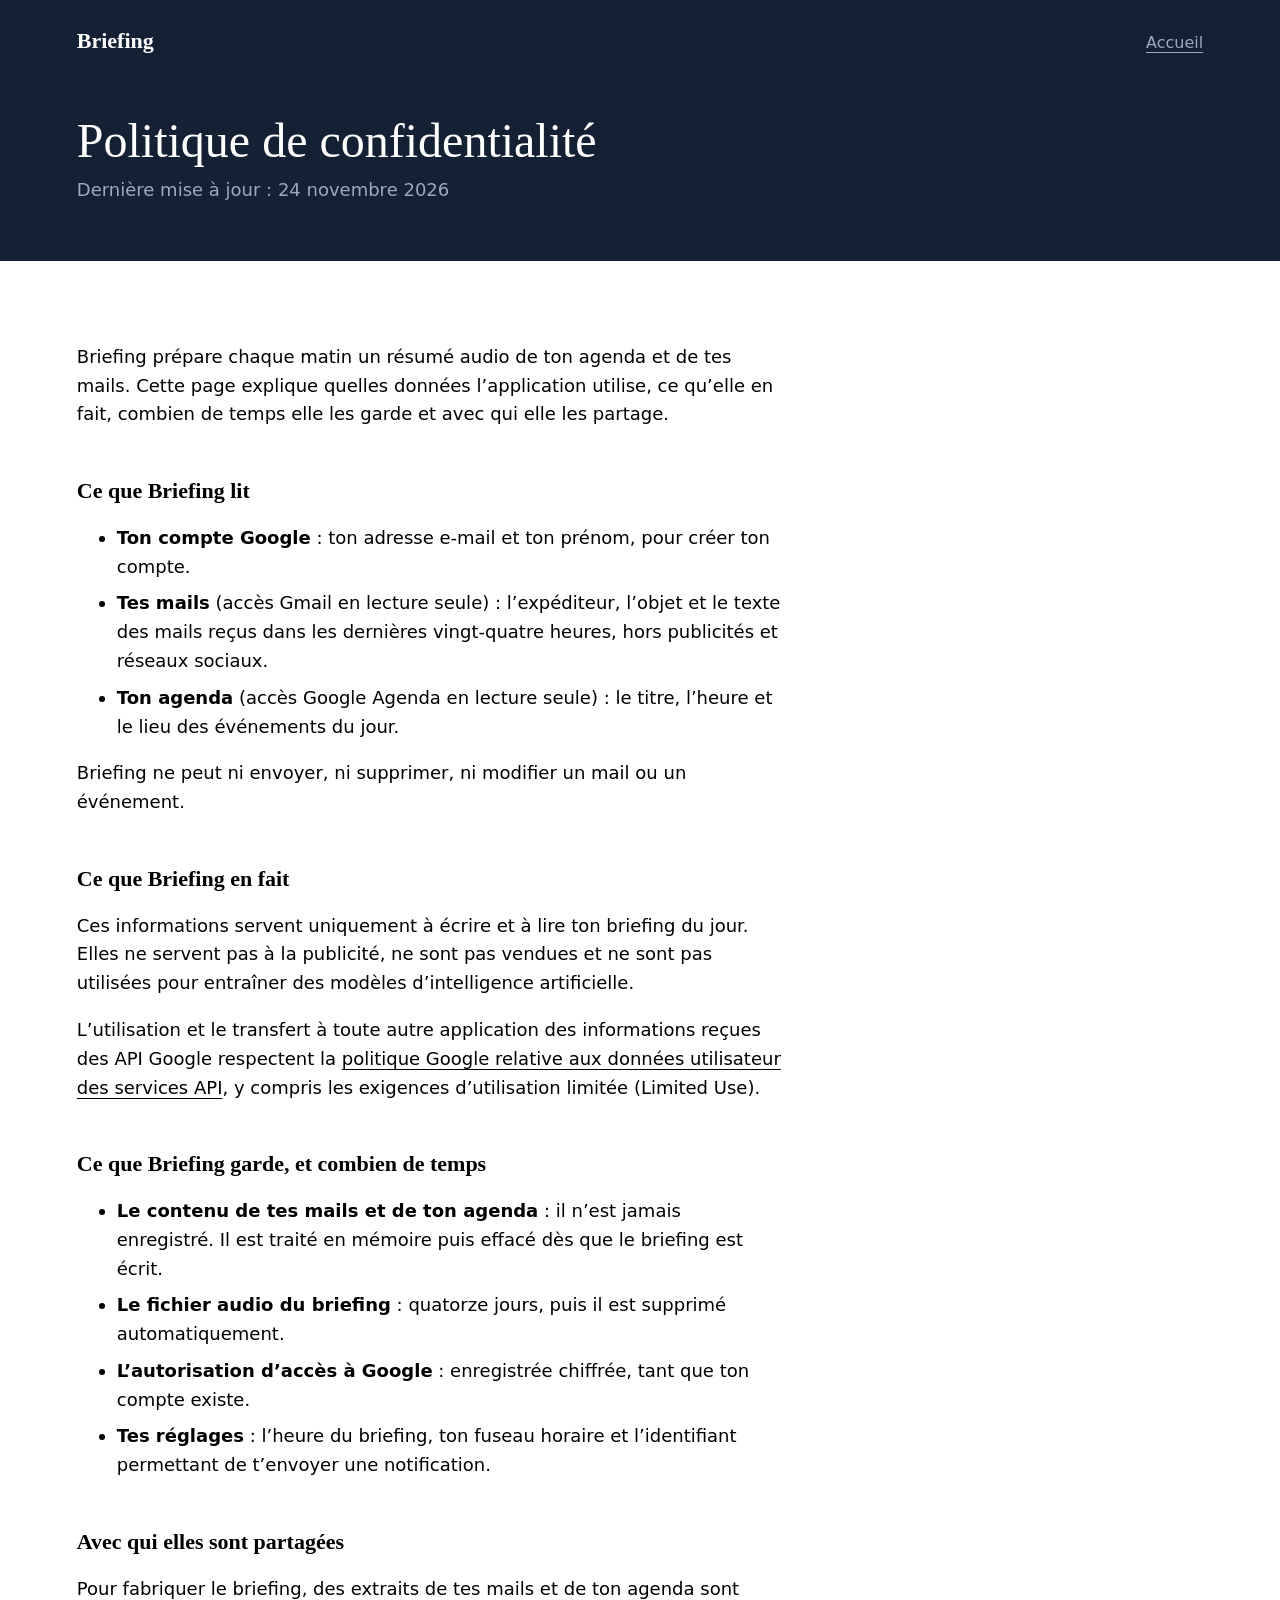
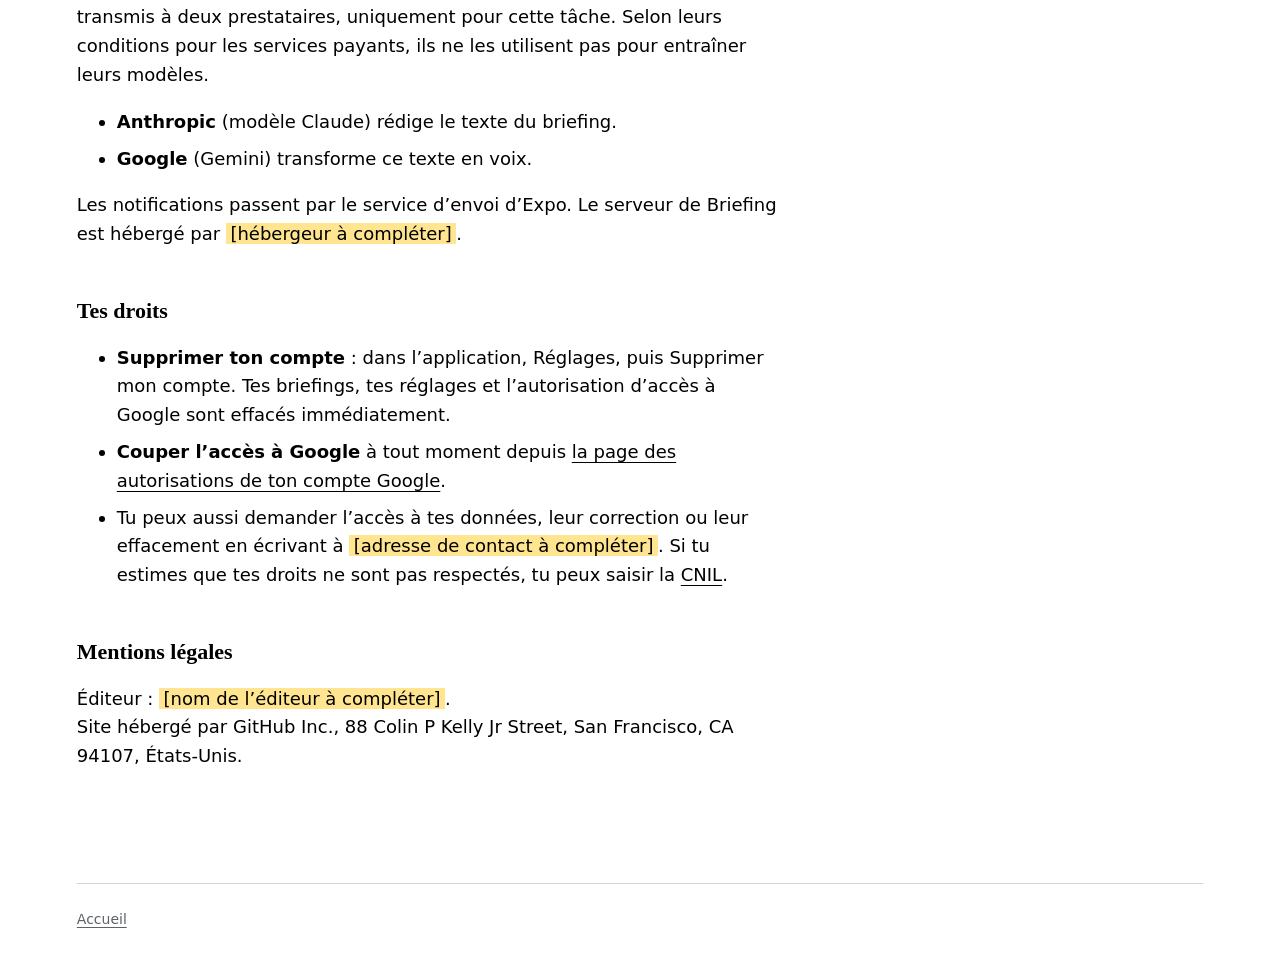
==== confidentialite.html @ dc5a3273 "Site vitrine : accueil et politique de confidentialité Co-Authored-By: Claude Opus 5.5 <noreply@anth" ====
<!doctype html>
<html lang="fr">
<head>
  <meta charset="utf-8">
  <meta name="viewport" content="width=device-width, initial-scale=1">
  <title>Politique de confidentialité : Briefing</title>
  <meta name="theme-color" content="#142033">
  <link rel="preload" href="fonts/source-serif-4.woff2" as="font" type="font/woff2" crossorigin>
  <meta name="description" content="Quelles données Briefing utilise, pourquoi, combien de temps et avec qui.">
  <link rel="stylesheet" href="style.css">
</head>
<body>
  <div class="night slim">
    <header class="top">
      <a class="brand" href="./">Briefing</a>
      <nav><a href="./">Accueil</a></nav>
    </header>
    <h1 class="doc-title">Politique de confidentialité</h1>
    <p class="updated">Dernière mise à jour : 24 novembre 2026</p>
  </div>

  <main class="doc">
      <p>Briefing prépare chaque matin un résumé audio de ton agenda et de tes mails. Cette page explique quelles données l’application utilise, ce qu’elle en fait, combien de temps elle les garde et avec qui elle les partage.</p>

      <h2>Ce que Briefing lit</h2>
      <ul>
        <li><strong>Ton compte Google</strong> : ton adresse e-mail et ton prénom, pour créer ton compte.</li>
        <li><strong>Tes mails</strong> (accès Gmail en lecture seule) : l’expéditeur, l’objet et le texte des mails reçus dans les dernières vingt-quatre heures, hors publicités et réseaux sociaux.</li>
        <li><strong>Ton agenda</strong> (accès Google Agenda en lecture seule) : le titre, l’heure et le lieu des événements du jour.</li>
      </ul>
      <p>Briefing ne peut ni envoyer, ni supprimer, ni modifier un mail ou un événement.</p>

      <h2>Ce que Briefing en fait</h2>
      <p>Ces informations servent uniquement à écrire et à lire ton briefing du jour. Elles ne servent pas à la publicité, ne sont pas vendues et ne sont pas utilisées pour entraîner des modèles d’intelligence artificielle.</p>
      <p>L’utilisation et le transfert à toute autre application des informations reçues des API Google respectent la <a href="https://developers.google.com/terms/api-services-user-data-policy">politique Google relative aux données utilisateur des services API</a>, y compris les exigences d’utilisation limitée (Limited Use).</p>

      <h2>Ce que Briefing garde, et combien de temps</h2>
      <ul>
        <li><strong>Le contenu de tes mails et de ton agenda</strong> : il n’est jamais enregistré. Il est traité en mémoire puis effacé dès que le briefing est écrit.</li>
        <li><strong>Le fichier audio du briefing</strong> : quatorze jours, puis il est supprimé automatiquement.</li>
        <li><strong>L’autorisation d’accès à Google</strong> : enregistrée chiffrée, tant que ton compte existe.</li>
        <li><strong>Tes réglages</strong> : l’heure du briefing, ton fuseau horaire et l’identifiant permettant de t’envoyer une notification.</li>
      </ul>

      <h2>Avec qui elles sont partagées</h2>
      <p>Pour fabriquer le briefing, des extraits de tes mails et de ton agenda sont transmis à deux prestataires, uniquement pour cette tâche. Selon leurs conditions pour les services payants, ils ne les utilisent pas pour entraîner leurs modèles.</p>
      <ul>
        <li><strong>Anthropic</strong> (modèle Claude) rédige le texte du briefing.</li>
        <li><strong>Google</strong> (Gemini) transforme ce texte en voix.</li>
      </ul>
      <p>Les notifications passent par le service d’envoi d’Expo. Le serveur de Briefing est hébergé par <span class="todo">[hébergeur à compléter]</span>.</p>

      <h2>Tes droits</h2>
      <ul>
        <li><strong>Supprimer ton compte</strong> : dans l’application, Réglages, puis Supprimer mon compte. Tes briefings, tes réglages et l’autorisation d’accès à Google sont effacés immédiatement.</li>
        <li><strong>Couper l’accès à Google</strong> à tout moment depuis <a href="https://myaccount.google.com/permissions">la page des autorisations de ton compte Google</a>.</li>
        <li>Tu peux aussi demander l’accès à tes données, leur correction ou leur effacement en écrivant à <span class="todo">[adresse de contact à compléter]</span>. Si tu estimes que tes droits ne sont pas respectés, tu peux saisir la <a href="https://www.cnil.fr/fr/plaintes">CNIL</a>.</li>
      </ul>

      <h2>Mentions légales</h2>
      <p>Éditeur : <span class="todo">[nom de l’éditeur à compléter]</span>.<br>
      Site hébergé par GitHub Inc., 88 Colin P Kelly Jr Street, San Francisco, CA 94107, États-Unis.</p>
  </main>

  <footer>
    <a href="./">Accueil</a>
  </footer>
</body>
</html>
---- style.css ----
@font-face {
  font-family: "Source Serif 4";
  src: url("fonts/source-serif-4.woff2") format("woff2");
  font-weight: 300 700;
  font-display: swap;
}

:root {
  /* Le premier écran a la couleur du ciel à 6 h 30 en hiver ; la suite est le jour. */
  --night: #142033;
  --night-ink: #fff;
  --night-pending: #6b7ea3;
  --night-muted: #9aa9c4;
  --night-line: #2c3b55;

  --ink: #000;
  --paper: #fff;
  --muted: #5f6368;
  --line: #d6d6d6;

  --serif: "Source Serif 4", ui-serif, Georgia, serif;
  --sans: system-ui, -apple-system, "Segoe UI", Roboto, sans-serif;
  --edge: clamp(1.5rem, 6vw, 5rem);
  color-scheme: light; /* palette fixe : la page raconte le passage de la nuit au jour */
}

* { box-sizing: border-box; }

body {
  margin: 0;
  background: var(--paper);
  color: var(--ink);
  font: 1.125rem/1.6 var(--sans);
  -webkit-font-smoothing: antialiased;
  text-rendering: optimizeLegibility;
}

::selection { background: var(--night); color: #fff; }
a { color: inherit; text-decoration-thickness: 1px; text-underline-offset: 0.22em; }
a:hover { text-decoration-thickness: 2px; }
a:focus-visible { outline: 2px solid currentColor; outline-offset: 4px; border-radius: 2px; }

/* ---------- Nuit : l'extrait lu à voix haute ---------- */

.night {
  background: var(--night);
  color: var(--night-ink);
  padding: 0 var(--edge);
}
.night ::selection { background: #fff; color: var(--night); }

.top {
  display: flex;
  justify-content: space-between;
  align-items: baseline;
  padding-top: 1.75rem;
}
.brand { font: 600 1.375rem var(--serif); text-decoration: none; }
.top nav a { color: var(--night-muted); font-size: 1rem; }

.reading {
  min-height: min(calc(100svh - 4rem), 54rem);
  display: flex;
  flex-direction: column;
  justify-content: center;
  padding: 4rem 0 5rem;
}
.script {
  margin: 0;
  max-width: 20em;
  font: 400 clamp(1.9rem, 4.8vw, 3.5rem)/1.24 var(--serif);
  font-optical-sizing: auto;
  letter-spacing: -0.012em;
  text-wrap: pretty;
}
.script.live .w { color: var(--night-pending); transition: color 160ms cubic-bezier(0.16, 1, 0.3, 1); }
.script.live .w.said { color: var(--night-ink); }

.track { margin-top: 2.75rem; max-width: 32rem; }
.bar { height: 2px; background: var(--night-line); }
.bar span { display: block; height: 100%; width: 0; background: var(--night-ink); }
.times {
  display: flex;
  justify-content: space-between;
  margin-top: 0.5rem;
  color: var(--night-muted);
  font-size: 0.875rem;
  font-variant-numeric: tabular-nums;
}
.caption { margin: 1.5rem 0 0; color: var(--night-muted); font-size: 0.875rem; }

/* ---------- Jour : ce que fait l'app ---------- */

.about { padding: clamp(5rem, 14vh, 9rem) var(--edge) 0; display: grid; gap: 4.5rem; }

.lede {
  margin: 0;
  max-width: 30em;
  font: 400 clamp(1.45rem, 2.6vw, 1.9rem)/1.4 var(--serif);
  text-wrap: pretty;
}

.facts { margin: 0; display: grid; gap: 2.25rem; max-width: 54rem; }
.facts div { display: grid; gap: 0.3rem; }
.facts dt { font: 600 1.25rem/1.3 var(--serif); }
.facts dd { margin: 0; color: var(--muted); max-width: 34em; }
@media (min-width: 48rem) {
  .facts div { grid-template-columns: 13rem 1fr; gap: 2.5rem; }
}

.soon { margin: 0; font: 400 1.25rem var(--serif); }

footer {
  margin: 7rem var(--edge) 0;
  padding: 1.5rem 0 2.5rem;
  border-top: 1px solid var(--line);
  color: var(--muted);
  font-size: 0.875rem;
}

/* ---------- Politique de confidentialité ---------- */

.night.slim { padding-bottom: 3.5rem; }
.doc { max-width: calc(44rem + 2 * var(--edge)); padding: 4rem var(--edge) 0; }
.night .doc-title { font: 400 clamp(2.1rem, 5vw, 3rem)/1.15 var(--serif); margin: 3.5rem 0 0.5rem; }
.night .updated { color: var(--night-muted); margin: 0; }
.doc h2 { font: 600 1.375rem/1.3 var(--serif); margin: 3rem 0 0.75rem; }
.doc h2:first-child { margin-top: 0; }
.doc li + li { margin-top: 0.5rem; }
.doc .todo { background: #ffe58f; color: #000; padding: 0 0.25em; }

@media (prefers-reduced-motion: reduce) {
  .script.live .w { transition: none; }
}
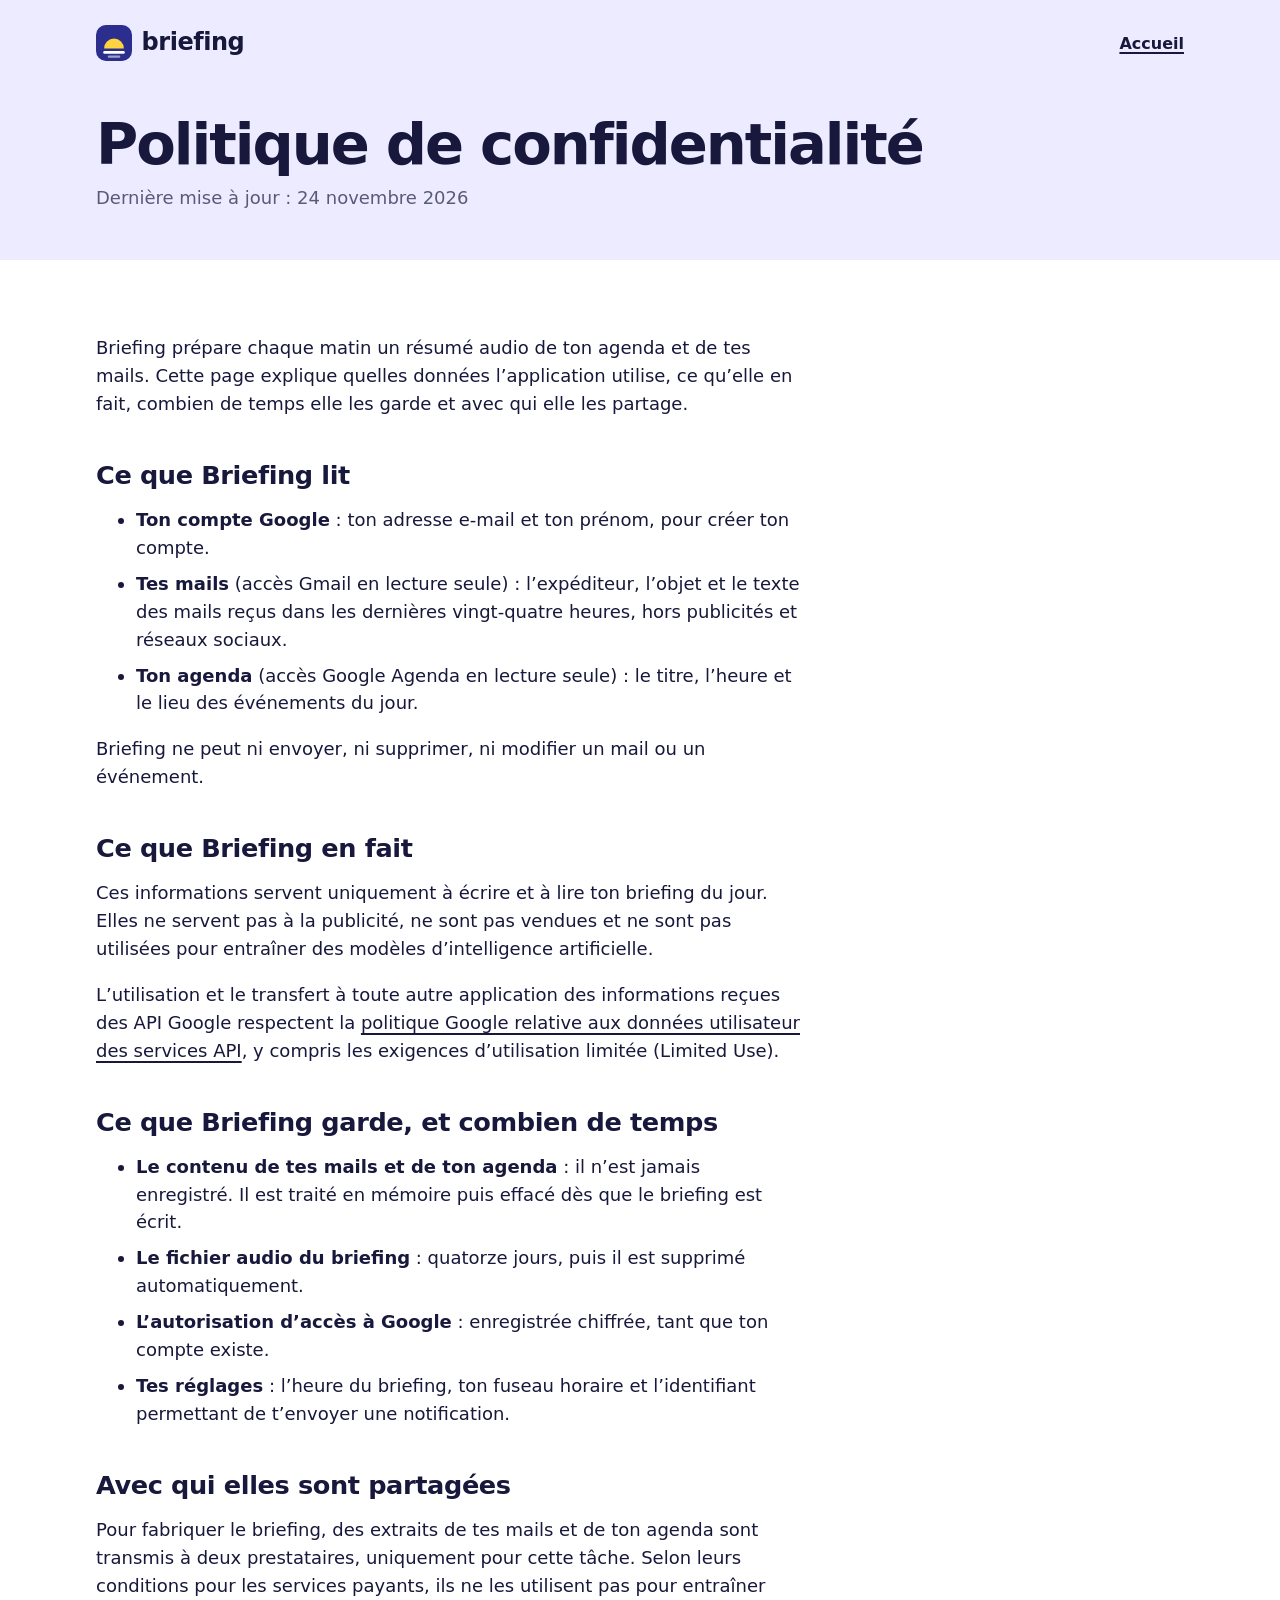
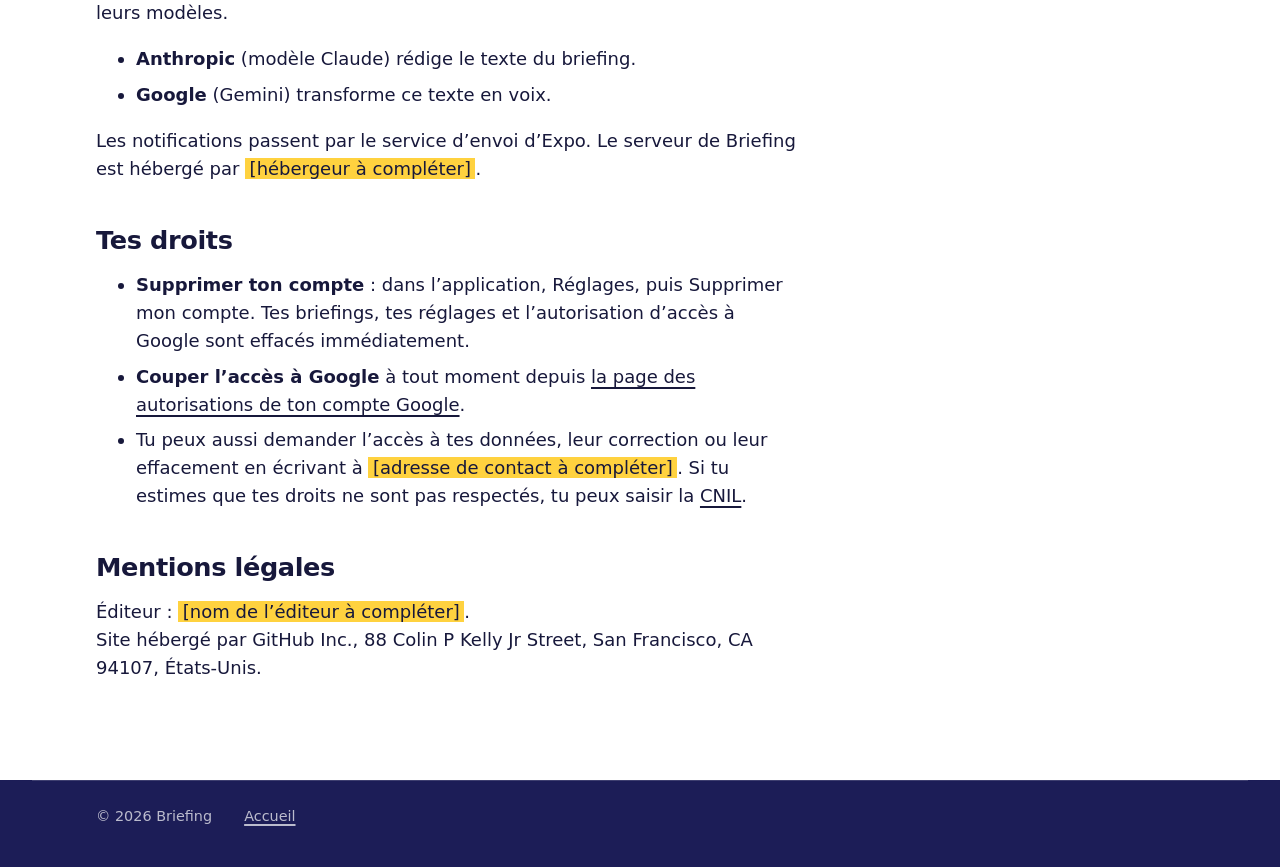
==== commit c28f6b40: "Nouvelle direction artistique : scène animée, couleurs du matin, police Bricolage Grotesque Co-Autho" ====
--- a/confidentialite.html
+++ b/confidentialite.html
@@ -4,22 +4,34 @@
   <meta charset="utf-8">
   <meta name="viewport" content="width=device-width, initial-scale=1">
   <title>Politique de confidentialité : Briefing</title>
-  <meta name="theme-color" content="#142033">
-  <link rel="preload" href="fonts/source-serif-4.woff2" as="font" type="font/woff2" crossorigin>
+  <meta name="theme-color" content="#ecebff">
+  <link rel="icon" href="favicon.svg" type="image/svg+xml">
+  <link rel="preload" href="fonts/bricolage-grotesque.woff2" as="font" type="font/woff2" crossorigin>
   <meta name="description" content="Quelles données Briefing utilise, pourquoi, combien de temps et avec qui.">
   <link rel="stylesheet" href="style.css">
 </head>
 <body>
-  <div class="night slim">
-    <header class="top">
-      <a class="brand" href="./">Briefing</a>
+  <svg width="0" height="0" style="position:absolute" aria-hidden="true">
+    <symbol id="marque" viewBox="0 0 40 40">
+      <rect width="40" height="40" rx="11" fill="#2b2e8c"/>
+      <path d="M9 26a11 11 0 0 1 22 0z" fill="#ffd23f"/>
+      <rect x="8" y="29" width="24" height="3" rx="1.5" fill="#fff"/>
+      <rect x="13" y="34" width="14" height="2.5" rx="1.25" fill="#fff" opacity=".55"/>
+    </symbol>
+  </svg>
+
+  <div class="entete-doc">
+    <header class="wrap top">
+      <a class="logo" href="./"><svg aria-hidden="true"><use href="#marque"/></svg>briefing</a>
       <nav><a href="./">Accueil</a></nav>
     </header>
-    <h1 class="doc-title">Politique de confidentialité</h1>
-    <p class="updated">Dernière mise à jour : 24 novembre 2026</p>
+    <div class="wrap">
+      <h1>Politique de confidentialité</h1>
+      <p class="maj">Dernière mise à jour : 24 novembre 2026</p>
+    </div>
   </div>
 
-  <main class="doc">
+  <main class="wrap doc">
       <p>Briefing prépare chaque matin un résumé audio de ton agenda et de tes mails. Cette page explique quelles données l’application utilise, ce qu’elle en fait, combien de temps elle les garde et avec qui elle les partage.</p>
 
       <h2>Ce que Briefing lit</h2>
@@ -63,7 +75,10 @@
   </main>
 
   <footer>
-    <a href="./">Accueil</a>
+    <div class="wrap">
+      <span>© 2026 Briefing</span>
+      <a href="./">Accueil</a>
+    </div>
   </footer>
 </body>
 </html>
--- a/style.css
+++ b/style.css
@@ -1,134 +1,257 @@
 @font-face {
-  font-family: "Source Serif 4";
-  src: url("fonts/source-serif-4.woff2") format("woff2");
-  font-weight: 300 700;
+  font-family: "Bricolage Grotesque";
+  src: url("fonts/bricolage-grotesque.woff2") format("woff2");
+  font-weight: 400 800;
+  font-stretch: 75% 100%;
   font-display: swap;
 }
 
 :root {
-  /* Le premier écran a la couleur du ciel à 6 h 30 en hiver ; la suite est le jour. */
-  --night: #142033;
-  --night-ink: #fff;
-  --night-pending: #6b7ea3;
-  --night-muted: #9aa9c4;
-  --night-line: #2c3b55;
-
-  --ink: #000;
-  --paper: #fff;
-  --muted: #5f6368;
-  --line: #d6d6d6;
-
-  --serif: "Source Serif 4", ui-serif, Georgia, serif;
-  --sans: system-ui, -apple-system, "Segoe UI", Roboto, sans-serif;
-  --edge: clamp(1.5rem, 6vw, 5rem);
-  color-scheme: light; /* palette fixe : la page raconte le passage de la nuit au jour */
+  --encre: #17183b;      /* texte */
+  --indigo: #2b2e8c;     /* couleur de marque */
+  --nuit: #1c1d57;       /* bandeau final */
+  --lilas: #ecebff;      /* fond du ciel */
+  --lilas-2: #d9d6ff;
+  --surligneur: #ffd23f; /* l'essentiel, surligné */
+  --gris: #585b78;
+  --blanc: #fff;
+  --ombre: 0 18px 40px -12px rgba(28, 29, 87, 0.28);
+  --font: "Bricolage Grotesque", system-ui, sans-serif;
+  --bord: clamp(1.25rem, 5vw, 4.5rem);
+  color-scheme: light;
 }
 
 * { box-sizing: border-box; }
 
 body {
   margin: 0;
-  background: var(--paper);
-  color: var(--ink);
-  font: 1.125rem/1.6 var(--sans);
+  color: var(--encre);
+  background: var(--blanc);
+  font: 400 1.125rem/1.55 var(--font);
+  font-optical-sizing: auto;
   -webkit-font-smoothing: antialiased;
-  text-rendering: optimizeLegibility;
-}
-
-::selection { background: var(--night); color: #fff; }
-a { color: inherit; text-decoration-thickness: 1px; text-underline-offset: 0.22em; }
-a:hover { text-decoration-thickness: 2px; }
-a:focus-visible { outline: 2px solid currentColor; outline-offset: 4px; border-radius: 2px; }
-
-/* ---------- Nuit : l'extrait lu à voix haute ---------- */
-
-.night {
-  background: var(--night);
-  color: var(--night-ink);
-  padding: 0 var(--edge);
-}
-.night ::selection { background: #fff; color: var(--night); }
-
-.top {
-  display: flex;
-  justify-content: space-between;
-  align-items: baseline;
-  padding-top: 1.75rem;
-}
-.brand { font: 600 1.375rem var(--serif); text-decoration: none; }
-.top nav a { color: var(--night-muted); font-size: 1rem; }
-
-.reading {
-  min-height: min(calc(100svh - 4rem), 54rem);
-  display: flex;
-  flex-direction: column;
-  justify-content: center;
-  padding: 4rem 0 5rem;
-}
-.script {
+}
+
+::selection { background: var(--surligneur); color: var(--encre); }
+a { color: inherit; text-decoration-thickness: 1.5px; text-underline-offset: 0.2em; }
+a:focus-visible { outline: 3px solid var(--indigo); outline-offset: 3px; border-radius: 4px; }
+img, svg { display: block; max-width: 100%; }
+
+.wrap { max-width: 76rem; margin: 0 auto; padding-inline: var(--bord); }
+
+/* ---------- En-tête ---------- */
+
+.top { display: flex; justify-content: space-between; align-items: center; padding-block: 1.5rem; }
+.logo { display: flex; align-items: center; gap: 0.6rem; text-decoration: none; font-weight: 800; font-size: 1.5rem; letter-spacing: -0.02em; }
+.logo svg { width: 36px; height: 36px; }
+.top nav a { font-weight: 600; font-size: 1rem; }
+
+/* ---------- Accueil ---------- */
+
+.hero { background: var(--lilas); padding-bottom: clamp(3rem, 8vw, 6rem); }
+.hero-grid {
+  display: grid;
+  gap: clamp(2rem, 4vw, 4rem);
+  align-items: center;
+  padding-top: clamp(1rem, 4vw, 3rem);
+}
+@media (min-width: 60rem) { .hero-grid { grid-template-columns: 0.9fr 1.1fr; } }
+
+h1 {
   margin: 0;
-  max-width: 20em;
-  font: 400 clamp(1.9rem, 4.8vw, 3.5rem)/1.24 var(--serif);
-  font-optical-sizing: auto;
-  letter-spacing: -0.012em;
-  text-wrap: pretty;
-}
-.script.live .w { color: var(--night-pending); transition: color 160ms cubic-bezier(0.16, 1, 0.3, 1); }
-.script.live .w.said { color: var(--night-ink); }
-
-.track { margin-top: 2.75rem; max-width: 32rem; }
-.bar { height: 2px; background: var(--night-line); }
-.bar span { display: block; height: 100%; width: 0; background: var(--night-ink); }
-.times {
-  display: flex;
-  justify-content: space-between;
-  margin-top: 0.5rem;
-  color: var(--night-muted);
-  font-size: 0.875rem;
-  font-variant-numeric: tabular-nums;
-}
-.caption { margin: 1.5rem 0 0; color: var(--night-muted); font-size: 0.875rem; }
-
-/* ---------- Jour : ce que fait l'app ---------- */
-
-.about { padding: clamp(5rem, 14vh, 9rem) var(--edge) 0; display: grid; gap: 4.5rem; }
-
-.lede {
-  margin: 0;
-  max-width: 30em;
-  font: 400 clamp(1.45rem, 2.6vw, 1.9rem)/1.4 var(--serif);
-  text-wrap: pretty;
-}
-
-.facts { margin: 0; display: grid; gap: 2.25rem; max-width: 54rem; }
-.facts div { display: grid; gap: 0.3rem; }
-.facts dt { font: 600 1.25rem/1.3 var(--serif); }
-.facts dd { margin: 0; color: var(--muted); max-width: 34em; }
-@media (min-width: 48rem) {
-  .facts div { grid-template-columns: 13rem 1fr; gap: 2.5rem; }
-}
-
-.soon { margin: 0; font: 400 1.25rem var(--serif); }
-
-footer {
-  margin: 7rem var(--edge) 0;
-  padding: 1.5rem 0 2.5rem;
-  border-top: 1px solid var(--line);
-  color: var(--muted);
-  font-size: 0.875rem;
-}
+  font-size: clamp(2.9rem, 6.4vw, 5.4rem);
+  line-height: 0.96;
+  font-weight: 800;
+  font-stretch: 88%;
+  letter-spacing: -0.035em;
+  text-wrap: balance;
+}
+.intro { margin: 1.5rem 0 2rem; max-width: 30rem; font-size: clamp(1.15rem, 1.6vw, 1.3rem); color: var(--gris); text-wrap: pretty; }
+
+.bientot { display: inline-flex; flex-wrap: wrap; align-items: center; gap: 0.75rem; }
+.store {
+  display: inline-flex; align-items: center; gap: 0.5rem;
+  padding: 0.7rem 1.1rem; border-radius: 999px;
+  background: var(--encre); color: var(--blanc);
+  font-weight: 600; font-size: 0.95rem;
+}
+.store svg { width: 18px; height: 18px; }
+.bientot small { color: var(--gris); font-size: 0.95rem; }
+
+/* La scène animée */
+.scene {
+  position: relative;
+  aspect-ratio: 600 / 520;
+  border-radius: clamp(20px, 3vw, 32px);
+  overflow: hidden;
+  box-shadow: var(--ombre);
+  container-type: inline-size;
+}
+.scene > svg { width: 100%; height: 100%; }
+
+.loin { animation: defile 48s linear infinite; }
+.pres { animation: defile 16s linear infinite; }
+@keyframes defile { to { transform: translateX(-600px); } }
+.route { animation: tirets 0.9s linear infinite; }
+@keyframes tirets { to { stroke-dashoffset: -60; } }
+.soleil { animation: lever 7s cubic-bezier(0.2, 0.8, 0.2, 1) both; }
+@keyframes lever { from { transform: translateY(90px); } }
+
+.marcheur { animation: rebond 0.45s ease-in-out infinite alternate; }
+@keyframes rebond { from { transform: translate(360px, 432px); } to { transform: translate(360px, 429px); } }
+.membre { transform-box: fill-box; transform-origin: 50% 0; animation: balance 0.9s ease-in-out infinite alternate; }
+.membre.b { animation-delay: -0.9s; }
+.bras { animation-name: balance-bras; }
+@keyframes balance { from { transform: rotate(26deg); } to { transform: rotate(-26deg); } }
+@keyframes balance-bras { from { transform: rotate(-22deg); } to { transform: rotate(22deg); } }
+.onde { transform-box: fill-box; transform-origin: 0 50%; animation: onde 1.6s ease-out infinite; opacity: 0; }
+.onde:nth-of-type(2) { animation-delay: 0.4s; }
+.onde:nth-of-type(3) { animation-delay: 0.8s; }
+@keyframes onde { 0% { opacity: 0; transform: scale(0.6); } 30% { opacity: 1; } 100% { opacity: 0; transform: scale(1.25); } }
+
+/* Mails et rendez-vous récoltés */
+.cartes { position: absolute; left: 4%; top: 6%; width: 50%; display: grid; gap: 2.2cqi; }
+.carte {
+  background: var(--blanc);
+  border-radius: 2.6cqi;
+  padding: 2cqi 2.4cqi;
+  box-shadow: 0 1.6cqi 4cqi -1cqi rgba(28, 29, 87, 0.3);
+  font-size: 2.35cqi;
+  line-height: 1.35;
+  opacity: 0;
+}
+.carte.fixe { opacity: 1; } /* sans JavaScript ou animations réduites */
+.carte .tete { display: flex; align-items: center; gap: 1.2cqi; font-weight: 700; }
+.carte .tete svg { width: 3.2cqi; height: 3.2cqi; flex: none; color: var(--indigo); }
+.carte .tete span:last-child { margin-left: auto; font-weight: 500; color: var(--gris); }
+.carte p { margin: 0.6cqi 0 0; color: var(--gris); }
+.carte mark {
+  color: var(--encre);
+  background: linear-gradient(var(--surligneur), var(--surligneur)) no-repeat 0 85% / 0% 80%;
+  transition: background-size 700ms cubic-bezier(0.2, 0.8, 0.2, 1);
+  padding: 0 0.3cqi;
+}
+.carte.surligne mark { background-size: 100% 80%; }
+.carte .tag { display: inline-block; margin-left: 1cqi; padding: 0 1cqi; border-radius: 99px; background: var(--lilas); color: var(--gris); font-weight: 600; font-size: 1.9cqi; }
+.carte.ecarte { text-decoration: line-through; text-decoration-color: rgba(23, 24, 59, 0.5); }
+
+.sous-titre {
+  position: absolute; left: 4%; right: 4%; bottom: 4%;
+  display: flex; align-items: center; gap: 2.4cqi;
+  padding: 2.2cqi 3cqi;
+  border-radius: 3cqi;
+  background: var(--nuit);
+  color: var(--blanc);
+  font-size: 2.9cqi;
+  font-weight: 600;
+  line-height: 1.3;
+  min-height: 12cqi;
+}
+.barres { display: flex; align-items: center; gap: 0.6cqi; height: 5cqi; flex: none; }
+.barres i { width: 0.8cqi; height: 100%; border-radius: 1cqi; background: var(--surligneur); animation: barre 0.8s ease-in-out infinite alternate; }
+.barres i:nth-child(2) { animation-delay: -0.3s; }
+.barres i:nth-child(3) { animation-delay: -0.55s; }
+.barres i:nth-child(4) { animation-delay: -0.15s; }
+@keyframes barre { from { transform: scaleY(0.3); } }
+.phrase .m { color: rgba(255, 255, 255, 0.35); transition: color 140ms linear; }
+.phrase .m.dit { color: var(--blanc); }
+
+/* ---------- Sections ---------- */
+
+section { padding-block: clamp(4.5rem, 10vw, 8rem); }
+h2 {
+  margin: 0 0 1rem;
+  font-size: clamp(2.1rem, 4.4vw, 3.4rem);
+  line-height: 1.02;
+  font-weight: 800;
+  font-stretch: 90%;
+  letter-spacing: -0.03em;
+  text-wrap: balance;
+}
+.chapo { margin: 0; max-width: 36rem; color: var(--gris); font-size: 1.2rem; }
+
+/* Comment ça marche : une vraie séquence, donc numérotée */
+.etapes { list-style: none; margin: 3rem 0 0; padding: 0; display: grid; gap: 1.5rem; }
+@media (min-width: 56rem) { .etapes { grid-template-columns: repeat(3, 1fr); } }
+.etape h3 { margin: 1.25rem 0 0.35rem; font-size: 1.45rem; font-weight: 700; letter-spacing: -0.01em; }
+.etape h3 b { color: var(--indigo); margin-right: 0.35rem; }
+.etape p { margin: 0; color: var(--gris); }
+.vignette { aspect-ratio: 5 / 4; border-radius: 24px; padding: 1.5rem; display: grid; align-content: center; gap: 0.6rem; overflow: hidden; }
+.v-lit { background: var(--lilas); }
+.v-garde { background: var(--lilas-2); }
+.v-raconte { background: var(--nuit); color: var(--blanc); justify-items: center; text-align: center; }
+
+.ligne { display: flex; align-items: center; gap: 0.75rem; background: var(--blanc); border-radius: 14px; padding: 0.7rem 0.9rem; font-size: 0.95rem; box-shadow: 0 6px 16px -8px rgba(28, 29, 87, 0.3); }
+.ligne b { font-weight: 700; white-space: nowrap; }
+.ligne span { color: var(--gris); overflow: hidden; text-overflow: ellipsis; white-space: nowrap; }
+.ligne.terne { opacity: 0.45; text-decoration: line-through; }
+.ligne mark { background: var(--surligneur); color: var(--encre); padding: 0 0.25em; border-radius: 3px; }
+
+.heure { font-size: clamp(3.2rem, 6vw, 4.5rem); font-weight: 700; line-height: 1; letter-spacing: -0.03em; font-variant-numeric: tabular-nums; }
+.date { opacity: 0.7; font-size: 0.95rem; }
+.notif { margin-top: 1rem; width: 100%; max-width: 20rem; text-align: left; background: rgba(255, 255, 255, 0.95); color: var(--encre); border-radius: 18px; padding: 0.8rem 1rem; display: grid; grid-template-columns: auto 1fr; gap: 0.15rem 0.75rem; align-items: center; font-size: 0.92rem; }
+.notif svg { grid-row: span 2; width: 34px; height: 34px; }
+.notif b { font-weight: 700; }
+.notif span { color: var(--gris); }
+
+/* Partie téléphone */
+.duo { display: grid; gap: 3rem; align-items: center; }
+@media (min-width: 56rem) { .duo { grid-template-columns: 1fr 1fr; } }
+.telephone {
+  justify-self: center;
+  width: min(300px, 80%);
+  aspect-ratio: 9 / 19;
+  background: var(--encre);
+  border-radius: 46px;
+  padding: 12px;
+  box-shadow: var(--ombre);
+}
+.ecran { height: 100%; border-radius: 36px; background: var(--blanc); padding: 3.2rem 1.4rem 1.6rem; display: flex; flex-direction: column; }
+.ecran .jour { font-size: 0.85rem; color: var(--gris); font-weight: 600; }
+.ecran .titre { font-size: 2rem; font-weight: 800; letter-spacing: -0.03em; line-height: 1; margin-top: 0.2rem; }
+.ecran .duree { color: var(--gris); font-size: 0.9rem; margin-top: 0.4rem; }
+.ecran .sommaire { list-style: none; margin: 1.5rem 0 0; padding: 0; display: grid; gap: 0.5rem; }
+.ecran .sommaire li { display: flex; align-items: center; gap: 0.6rem; background: var(--lilas); border-radius: 12px; padding: 0.55rem 0.8rem; font-size: 0.9rem; }
+.ecran .sommaire b { min-width: 1.6em; text-align: center; background: var(--surligneur); border-radius: 6px; }
+.ecran .lecture { margin: auto 0 1rem; display: grid; justify-items: center; gap: 1.25rem; }
+.ecran .play { width: 84px; height: 84px; border-radius: 50%; background: var(--surligneur); display: grid; place-items: center; }
+.ecran .play svg { width: 30px; height: 30px; margin-left: 4px; }
+.ecran .onde-ecran { display: flex; align-items: center; gap: 4px; height: 44px; width: 100%; }
+.ecran .onde-ecran i { flex: 1; border-radius: 3px; background: var(--lilas-2); }
+.ecran .onde-ecran i.lu { background: var(--indigo); }
+.ecran .temps { display: flex; justify-content: space-between; width: 100%; font-size: 0.8rem; color: var(--gris); font-variant-numeric: tabular-nums; }
+
+/* Confidentialité */
+.confiance { background: var(--lilas); }
+.promesses { margin-top: 3rem; display: grid; gap: 2rem; }
+@media (min-width: 56rem) { .promesses { grid-template-columns: repeat(3, 1fr); } }
+.promesses svg { width: 44px; height: 44px; color: var(--indigo); }
+.promesses h3 { margin: 1rem 0 0.35rem; font-size: 1.35rem; font-weight: 700; }
+.promesses p { margin: 0; color: var(--gris); }
+.confiance .suite { margin-top: 2.5rem; font-weight: 600; }
+
+/* Bandeau final */
+.final { background: var(--nuit); color: var(--blanc); text-align: center; }
+.final svg.marque { width: 64px; height: 64px; margin: 0 auto 1.5rem; }
+.final h2 { font-size: clamp(2.4rem, 5.5vw, 4.4rem); }
+.final p { margin: 0 0 2rem; color: rgba(255, 255, 255, 0.75); font-size: 1.2rem; }
+.final .store { background: var(--surligneur); color: var(--encre); }
+
+footer { background: var(--nuit); color: rgba(255, 255, 255, 0.7); font-size: 0.9rem; }
+footer .wrap { display: flex; flex-wrap: wrap; gap: 0.5rem 2rem; padding-block: 1.5rem 2.5rem; border-top: 1px solid rgba(255, 255, 255, 0.15); }
 
 /* ---------- Politique de confidentialité ---------- */
 
-.night.slim { padding-bottom: 3.5rem; }
-.doc { max-width: calc(44rem + 2 * var(--edge)); padding: 4rem var(--edge) 0; }
-.night .doc-title { font: 400 clamp(2.1rem, 5vw, 3rem)/1.15 var(--serif); margin: 3.5rem 0 0.5rem; }
-.night .updated { color: var(--night-muted); margin: 0; }
-.doc h2 { font: 600 1.375rem/1.3 var(--serif); margin: 3rem 0 0.75rem; }
-.doc h2:first-child { margin-top: 0; }
+.entete-doc { background: var(--lilas); padding-bottom: 3rem; }
+.entete-doc h1 { font-size: clamp(2.4rem, 5vw, 3.6rem); margin-top: 2rem; }
+.entete-doc .maj { margin: 0.75rem 0 0; color: var(--gris); }
+.doc { padding-block: 3.5rem 5rem; }
+.doc > * { max-width: 44rem; }
+.doc h2 { font-size: 1.6rem; font-stretch: 100%; letter-spacing: -0.015em; margin: 2.75rem 0 0.75rem; }
 .doc li + li { margin-top: 0.5rem; }
-.doc .todo { background: #ffe58f; color: #000; padding: 0 0.25em; }
+.doc .todo { background: var(--surligneur); padding: 0 0.25em; }
 
 @media (prefers-reduced-motion: reduce) {
-  .script.live .w { transition: none; }
-}
+  .loin, .pres, .route, .soleil, .marcheur, .membre, .onde, .barres i { animation: none; }
+  .onde { opacity: 1; }
+}
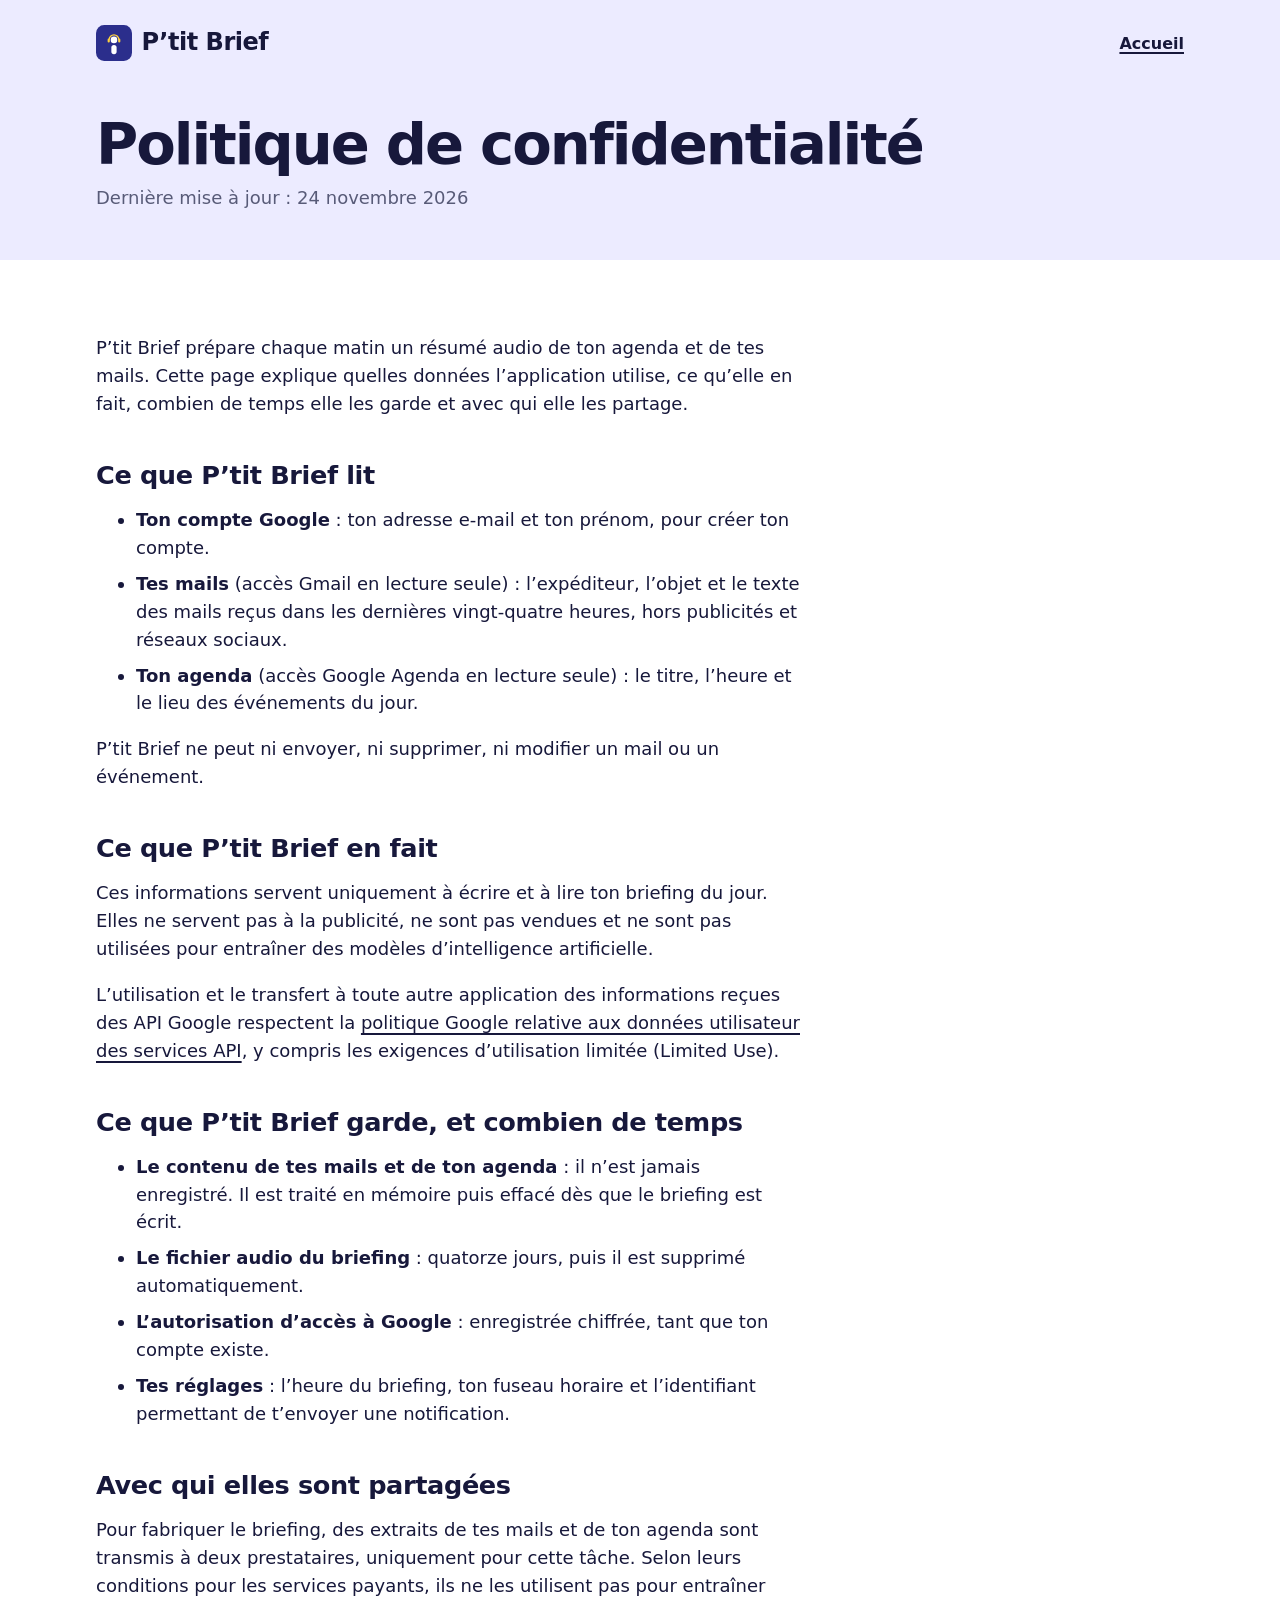
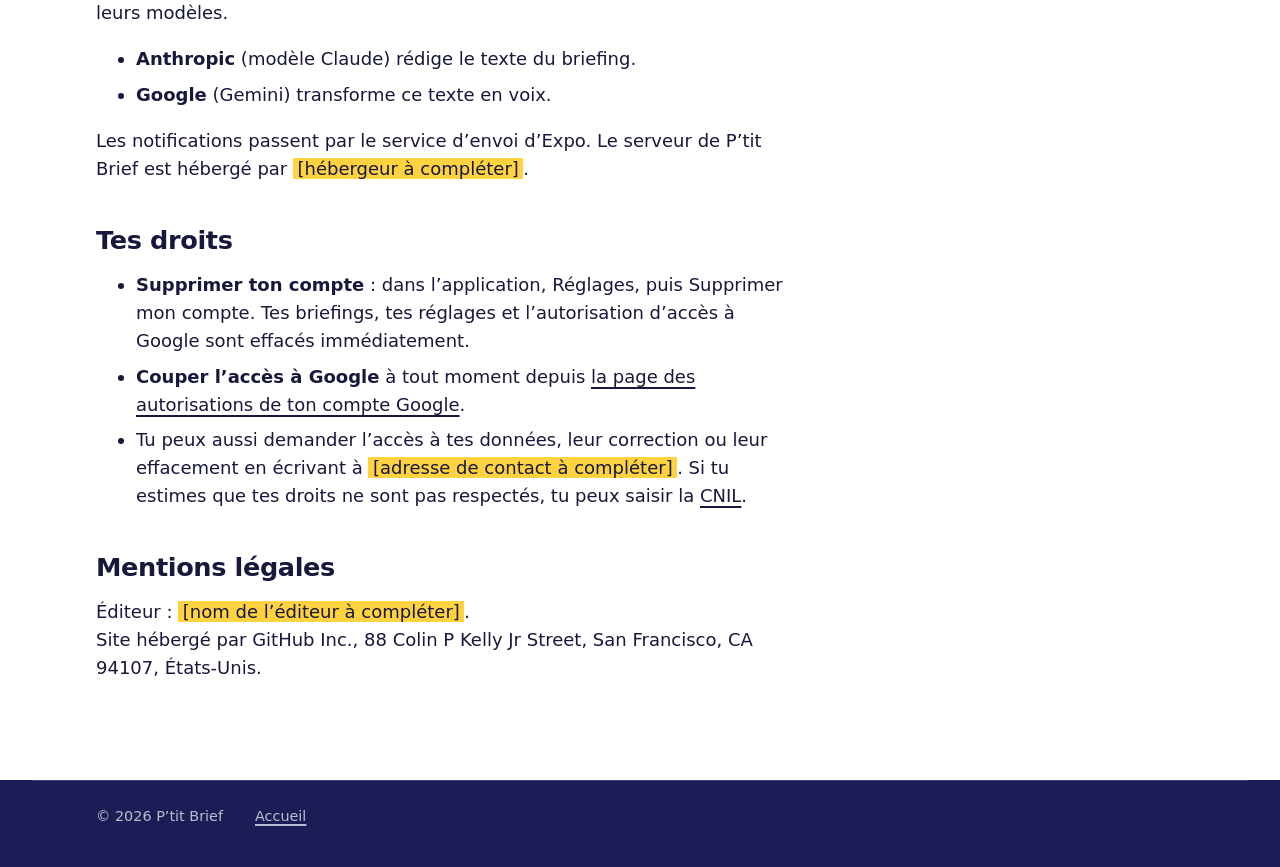
==== commit 7dc76230: "P’tit Brief : nouveau logo, et scène où les applis s’ouvrent une à une pour le micro IA Co-Authored-" ====
--- a/confidentialite.html
+++ b/confidentialite.html
@@ -3,26 +3,21 @@
 <head>
   <meta charset="utf-8">
   <meta name="viewport" content="width=device-width, initial-scale=1">
-  <title>Politique de confidentialité : Briefing</title>
+  <title>Politique de confidentialité : P’tit Brief</title>
   <meta name="theme-color" content="#ecebff">
   <link rel="icon" href="favicon.svg" type="image/svg+xml">
   <link rel="preload" href="fonts/bricolage-grotesque.woff2" as="font" type="font/woff2" crossorigin>
-  <meta name="description" content="Quelles données Briefing utilise, pourquoi, combien de temps et avec qui.">
+  <meta name="description" content="Quelles données P’tit Brief utilise, pourquoi, combien de temps et avec qui.">
   <link rel="stylesheet" href="style.css">
 </head>
 <body>
   <svg width="0" height="0" style="position:absolute" aria-hidden="true">
-    <symbol id="marque" viewBox="0 0 40 40">
-      <rect width="40" height="40" rx="11" fill="#2b2e8c"/>
-      <path d="M9 26a11 11 0 0 1 22 0z" fill="#ffd23f"/>
-      <rect x="8" y="29" width="24" height="3" rx="1.5" fill="#fff"/>
-      <rect x="13" y="34" width="14" height="2.5" rx="1.25" fill="#fff" opacity=".55"/>
-    </symbol>
+    <symbol id="marque" viewBox="0 0 256 256"><rect width="256" height="256" rx="58" fill="#2b2e8c"/><g transform="translate(28 28) scale(.78)"><circle cx="128" cy="100" r="30" fill="#fff"/><rect x="104" y="146" width="48" height="84" rx="24" fill="#fff"/><path fill="#ffd23f" d="M78 98A50 50 0 0 1 178 98H166A38 38 0 0 0 90 98Z"/><rect x="70" y="88" width="20" height="36" rx="10" fill="#ffd23f"/><rect x="166" y="88" width="20" height="36" rx="10" fill="#ffd23f"/></g></symbol>
   </svg>
 
   <div class="entete-doc">
     <header class="wrap top">
-      <a class="logo" href="./"><svg aria-hidden="true"><use href="#marque"/></svg>briefing</a>
+      <a class="logo" href="./"><svg aria-hidden="true"><use href="#marque"/></svg>P’tit Brief</a>
       <nav><a href="./">Accueil</a></nav>
     </header>
     <div class="wrap">
@@ -32,21 +27,21 @@
   </div>
 
   <main class="wrap doc">
-      <p>Briefing prépare chaque matin un résumé audio de ton agenda et de tes mails. Cette page explique quelles données l’application utilise, ce qu’elle en fait, combien de temps elle les garde et avec qui elle les partage.</p>
+      <p>P’tit Brief prépare chaque matin un résumé audio de ton agenda et de tes mails. Cette page explique quelles données l’application utilise, ce qu’elle en fait, combien de temps elle les garde et avec qui elle les partage.</p>
 
-      <h2>Ce que Briefing lit</h2>
+      <h2>Ce que P’tit Brief lit</h2>
       <ul>
         <li><strong>Ton compte Google</strong> : ton adresse e-mail et ton prénom, pour créer ton compte.</li>
         <li><strong>Tes mails</strong> (accès Gmail en lecture seule) : l’expéditeur, l’objet et le texte des mails reçus dans les dernières vingt-quatre heures, hors publicités et réseaux sociaux.</li>
         <li><strong>Ton agenda</strong> (accès Google Agenda en lecture seule) : le titre, l’heure et le lieu des événements du jour.</li>
       </ul>
-      <p>Briefing ne peut ni envoyer, ni supprimer, ni modifier un mail ou un événement.</p>
+      <p>P’tit Brief ne peut ni envoyer, ni supprimer, ni modifier un mail ou un événement.</p>
 
-      <h2>Ce que Briefing en fait</h2>
+      <h2>Ce que P’tit Brief en fait</h2>
       <p>Ces informations servent uniquement à écrire et à lire ton briefing du jour. Elles ne servent pas à la publicité, ne sont pas vendues et ne sont pas utilisées pour entraîner des modèles d’intelligence artificielle.</p>
       <p>L’utilisation et le transfert à toute autre application des informations reçues des API Google respectent la <a href="https://developers.google.com/terms/api-services-user-data-policy">politique Google relative aux données utilisateur des services API</a>, y compris les exigences d’utilisation limitée (Limited Use).</p>
 
-      <h2>Ce que Briefing garde, et combien de temps</h2>
+      <h2>Ce que P’tit Brief garde, et combien de temps</h2>
       <ul>
         <li><strong>Le contenu de tes mails et de ton agenda</strong> : il n’est jamais enregistré. Il est traité en mémoire puis effacé dès que le briefing est écrit.</li>
         <li><strong>Le fichier audio du briefing</strong> : quatorze jours, puis il est supprimé automatiquement.</li>
@@ -60,7 +55,7 @@
         <li><strong>Anthropic</strong> (modèle Claude) rédige le texte du briefing.</li>
         <li><strong>Google</strong> (Gemini) transforme ce texte en voix.</li>
       </ul>
-      <p>Les notifications passent par le service d’envoi d’Expo. Le serveur de Briefing est hébergé par <span class="todo">[hébergeur à compléter]</span>.</p>
+      <p>Les notifications passent par le service d’envoi d’Expo. Le serveur de P’tit Brief est hébergé par <span class="todo">[hébergeur à compléter]</span>.</p>
 
       <h2>Tes droits</h2>
       <ul>
@@ -76,7 +71,7 @@
 
   <footer>
     <div class="wrap">
-      <span>© 2026 Briefing</span>
+      <span>© 2026 P’tit Brief</span>
       <a href="./">Accueil</a>
     </div>
   </footer>
--- a/style.css
+++ b/style.css
@@ -109,31 +109,79 @@
 .onde:nth-of-type(3) { animation-delay: 0.8s; }
 @keyframes onde { 0% { opacity: 0; transform: scale(0.6); } 30% { opacity: 1; } 100% { opacity: 0; transform: scale(1.25); } }
 
-/* Mails et rendez-vous récoltés */
-.cartes { position: absolute; left: 4%; top: 6%; width: 50%; display: grid; gap: 2.2cqi; }
-.carte {
+/* Le téléphone : les applis s'ouvrent une à une, l'essentiel est collecté par l'IA */
+.tel-scene {
+  position: absolute; left: 4%; top: 6%;
+  width: 36%; height: 72%;
+  background: var(--encre);
+  border-radius: 6cqi;
+  padding: 1.4cqi;
+  box-shadow: 0 2cqi 5cqi -1cqi rgba(28, 29, 87, 0.45);
+}
+.tel-ecran { position: relative; height: 100%; border-radius: 4.8cqi; background: var(--blanc); overflow: hidden; }
+.accueil {
+  position: absolute; inset: 0;
+  padding: 7cqi 2.6cqi 2cqi;
+  display: grid; grid-template-columns: repeat(3, 1fr); gap: 3.6cqi 1cqi; align-content: start;
+  background: linear-gradient(#dcd8ff, #f4f2ff);
+}
+.appicone { display: grid; justify-items: center; gap: 0.8cqi; font-size: 1.7cqi; font-weight: 600; color: var(--encre); }
+.appicone i { width: 7.6cqi; height: 7.6cqi; border-radius: 2.2cqi; display: grid; place-items: center; color: var(--blanc); transition: transform 220ms; }
+.appicone i svg { width: 4.2cqi; height: 4.2cqi; }
+.appicone.tape i { transform: scale(0.82); }
+.appli {
+  position: absolute; inset: 0;
   background: var(--blanc);
-  border-radius: 2.6cqi;
-  padding: 2cqi 2.4cqi;
-  box-shadow: 0 1.6cqi 4cqi -1cqi rgba(28, 29, 87, 0.3);
-  font-size: 2.35cqi;
-  line-height: 1.35;
-  opacity: 0;
-}
-.carte.fixe { opacity: 1; } /* sans JavaScript ou animations réduites */
-.carte .tete { display: flex; align-items: center; gap: 1.2cqi; font-weight: 700; }
-.carte .tete svg { width: 3.2cqi; height: 3.2cqi; flex: none; color: var(--indigo); }
-.carte .tete span:last-child { margin-left: auto; font-weight: 500; color: var(--gris); }
-.carte p { margin: 0.6cqi 0 0; color: var(--gris); }
-.carte mark {
-  color: var(--encre);
-  background: linear-gradient(var(--surligneur), var(--surligneur)) no-repeat 0 85% / 0% 80%;
-  transition: background-size 700ms cubic-bezier(0.2, 0.8, 0.2, 1);
-  padding: 0 0.3cqi;
-}
-.carte.surligne mark { background-size: 100% 80%; }
-.carte .tag { display: inline-block; margin-left: 1cqi; padding: 0 1cqi; border-radius: 99px; background: var(--lilas); color: var(--gris); font-weight: 600; font-size: 1.9cqi; }
-.carte.ecarte { text-decoration: line-through; text-decoration-color: rgba(23, 24, 59, 0.5); }
+  padding: 5cqi 2cqi 2cqi;
+  opacity: 0; transform: scale(0.15);
+  transform-origin: var(--ox, 50%) var(--oy, 30%);
+  transition: transform 380ms cubic-bezier(0.2, 0.8, 0.2, 1), opacity 260ms;
+}
+.appli.ouverte { opacity: 1; transform: none; }
+.appli header { display: flex; align-items: center; gap: 1.4cqi; font-weight: 800; font-size: 3.2cqi; letter-spacing: -0.02em; padding: 0 0.6cqi 2.4cqi; }
+.appli header i { width: 5.4cqi; height: 5.4cqi; border-radius: 1.6cqi; display: grid; place-items: center; color: var(--blanc); }
+.appli header svg { width: 3.2cqi; height: 3.2cqi; }
+.lignes { list-style: none; margin: 0; padding: 0; display: grid; gap: 1.3cqi; }
+.lignes li {
+  display: grid; gap: 0.2cqi;
+  padding: 1.5cqi 1.8cqi;
+  border-radius: 2.2cqi;
+  background: var(--lilas);
+  font-size: 2.05cqi; line-height: 1.3;
+  transition: background-color 250ms, transform 300ms cubic-bezier(0.2, 0.8, 0.2, 1), box-shadow 300ms;
+}
+.lignes b { font-weight: 700; }
+.lignes span { color: var(--gris); }
+.lignes li.cle { background: var(--surligneur); transform: scale(1.05); box-shadow: 0 1cqi 2.6cqi -0.8cqi rgba(28, 29, 87, 0.4); }
+.lignes li.cle span { color: var(--encre); font-weight: 600; }
+
+/* Le micro de l'IA, qui collecte puis parle dans le casque */
+.collecteur { position: absolute; left: 60%; top: 3.5%; width: 30%; display: grid; justify-items: center; gap: 1.6cqi; }
+.orbe {
+  position: relative;
+  width: 13cqi; height: 13cqi; border-radius: 50%;
+  background: var(--nuit); color: var(--surligneur);
+  display: grid; place-items: center;
+  box-shadow: 0 0 0 1.6cqi rgba(255, 210, 63, 0.28);
+  transition: transform 220ms cubic-bezier(0.2, 0.8, 0.2, 1);
+}
+.orbe svg { width: 6.4cqi; height: 6.4cqi; }
+.orbe .ia { position: absolute; top: -1.2cqi; right: -2.6cqi; background: var(--surligneur); color: var(--encre); font-weight: 800; font-size: 2.3cqi; padding: 0.2cqi 1.3cqi; border-radius: 99px; }
+.orbe.avale { transform: scale(1.14); }
+.orbe::before, .orbe::after { content: ""; position: absolute; inset: 0; border-radius: 50%; border: 0.5cqi solid var(--surligneur); opacity: 0; }
+.orbe.parle::before { animation: emet 1.4s ease-out infinite; }
+.orbe.parle::after { animation: emet 1.4s ease-out 0.7s infinite; }
+@keyframes emet { from { opacity: 0.9; transform: scale(1); } to { opacity: 0; transform: scale(1.9); } }
+.compte { background: var(--blanc); color: var(--encre); border-radius: 99px; padding: 0.9cqi 2.2cqi; font-size: 2.1cqi; font-weight: 700; white-space: nowrap; box-shadow: 0 1cqi 2.6cqi -1cqi rgba(28, 29, 87, 0.4); }
+
+/* Une info qui s'envole du téléphone vers le micro */
+.envol {
+  position: absolute; z-index: 3; pointer-events: none;
+  padding: 1cqi 1.8cqi; border-radius: 99px;
+  background: var(--surligneur); color: var(--encre);
+  font-size: 2.1cqi; font-weight: 700; white-space: nowrap;
+  box-shadow: 0 1cqi 3cqi -0.6cqi rgba(28, 29, 87, 0.4);
+}
 
 .sous-titre {
   position: absolute; left: 4%; right: 4%; bottom: 4%;
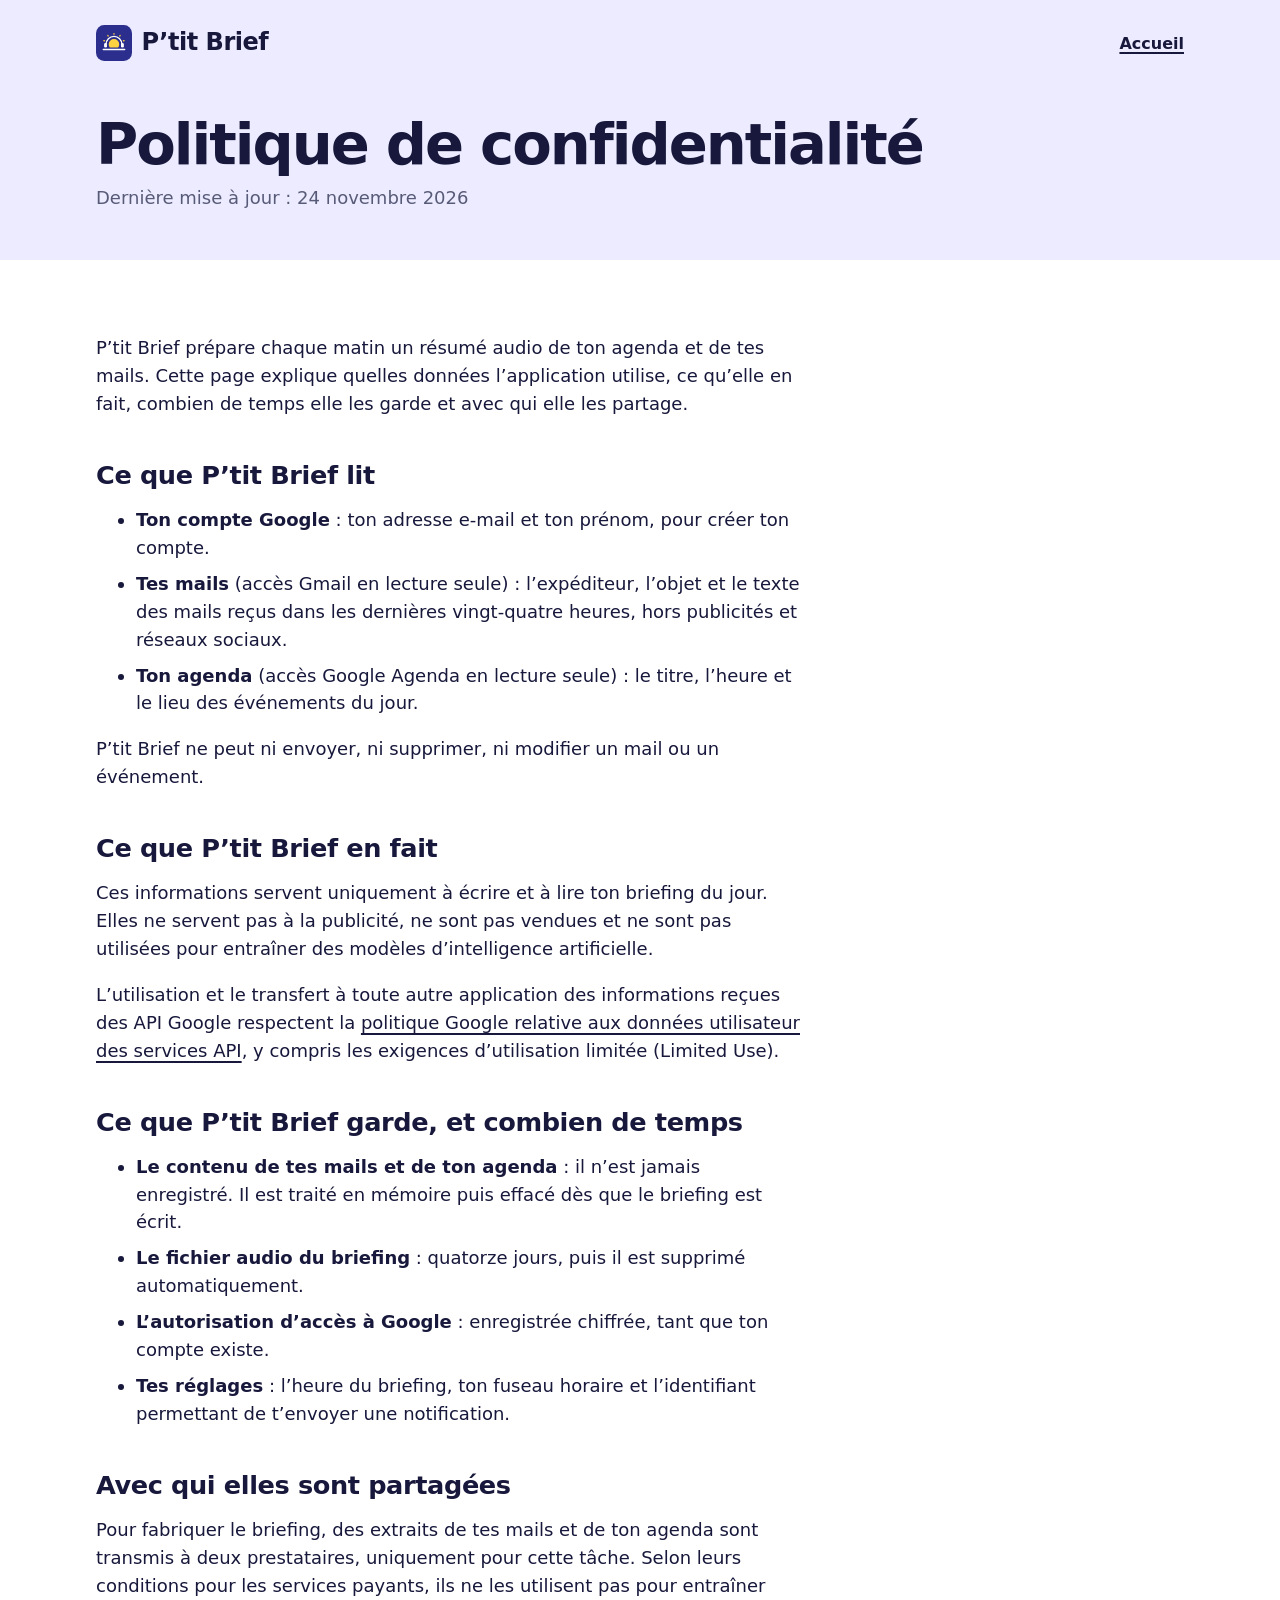
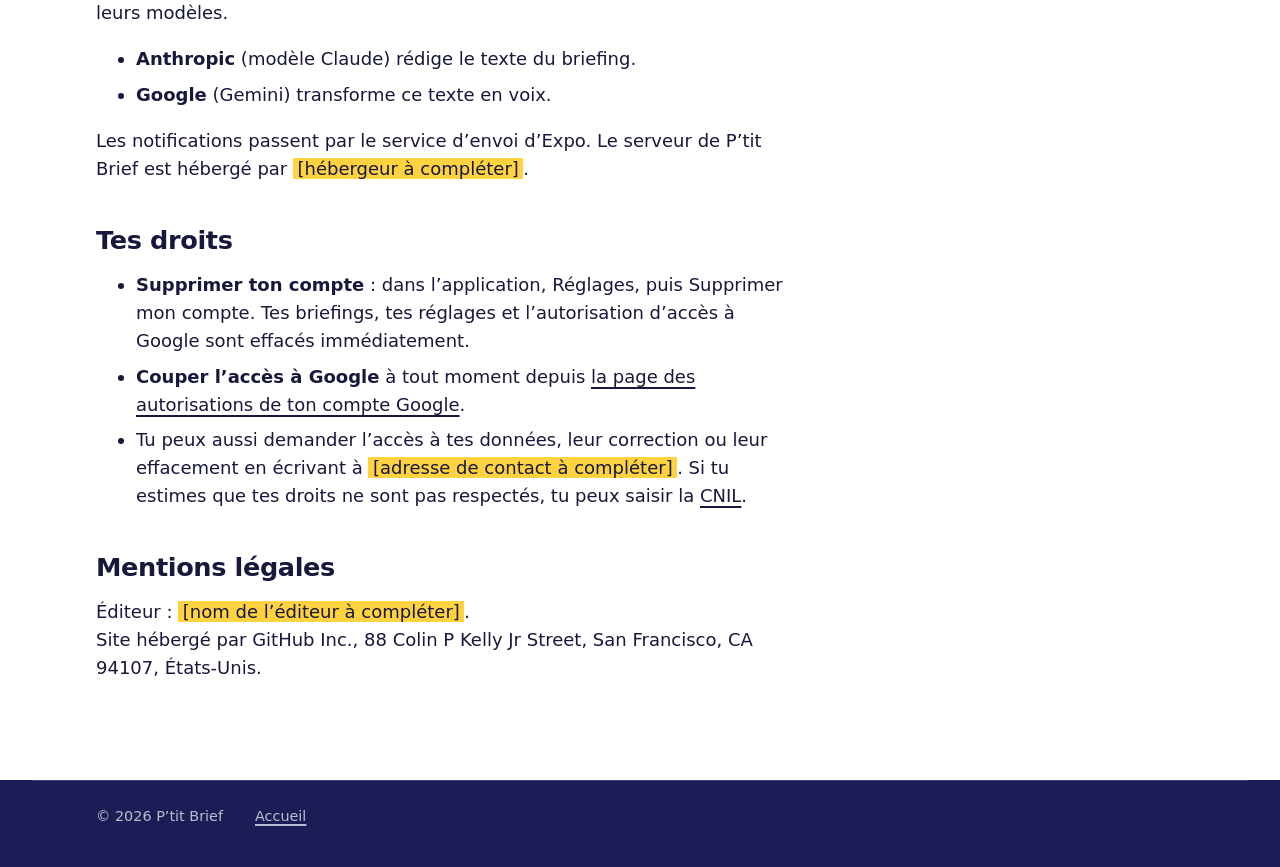
==== commit 0e37ca3b: "Logo « Le soleil au casque » Co-Authored-By: Claude Opus 5.5 <noreply@anthropic.com>" ====
--- a/confidentialite.html
+++ b/confidentialite.html
@@ -12,7 +12,7 @@
 </head>
 <body>
   <svg width="0" height="0" style="position:absolute" aria-hidden="true">
-    <symbol id="marque" viewBox="0 0 256 256"><rect width="256" height="256" rx="58" fill="#2b2e8c"/><g transform="translate(28 28) scale(.78)"><circle cx="128" cy="100" r="30" fill="#fff"/><rect x="104" y="146" width="48" height="84" rx="24" fill="#fff"/><path fill="#ffd23f" d="M78 98A50 50 0 0 1 178 98H166A38 38 0 0 0 90 98Z"/><rect x="70" y="88" width="20" height="36" rx="10" fill="#ffd23f"/><rect x="166" y="88" width="20" height="36" rx="10" fill="#ffd23f"/></g></symbol>
+    <symbol id="marque" viewBox="0 0 256 256"><rect width="256" height="256" rx="58" fill="#2b2e8c"/><g transform="translate(28 28) scale(.78)"><g fill="#fff"><path d="M50 140A78 78 0 0 1 206 140H194A66 66 0 0 0 62 140Z"/><rect x="38" y="128" width="26" height="42" rx="13"/><rect x="192" y="128" width="26" height="42" rx="13"/><rect x="24" y="180" width="208" height="14" rx="7"/></g><g fill="#ffd23f"><path d="M90.5 170A48 48 0 1 1 165.5 170Z"/><rect x="-5.5" y="-104" width="11" height="18" rx="5.5" transform="translate(128 140) rotate(0)"/><rect x="-5.5" y="-104" width="11" height="18" rx="5.5" transform="translate(128 140) rotate(35)"/><rect x="-5.5" y="-104" width="11" height="18" rx="5.5" transform="translate(128 140) rotate(-35)"/><rect x="-5.5" y="-104" width="11" height="18" rx="5.5" transform="translate(128 140) rotate(70)"/><rect x="-5.5" y="-104" width="11" height="18" rx="5.5" transform="translate(128 140) rotate(-70)"/></g></g></symbol>
   </svg>
 
   <div class="entete-doc">
--- a/style.css
+++ b/style.css
@@ -166,7 +166,6 @@
   transition: transform 220ms cubic-bezier(0.2, 0.8, 0.2, 1);
 }
 .orbe svg { width: 6.4cqi; height: 6.4cqi; }
-.orbe .ia { position: absolute; top: -1.2cqi; right: -2.6cqi; background: var(--surligneur); color: var(--encre); font-weight: 800; font-size: 2.3cqi; padding: 0.2cqi 1.3cqi; border-radius: 99px; }
 .orbe.avale { transform: scale(1.14); }
 .orbe::before, .orbe::after { content: ""; position: absolute; inset: 0; border-radius: 50%; border: 0.5cqi solid var(--surligneur); opacity: 0; }
 .orbe.parle::before { animation: emet 1.4s ease-out infinite; }
@@ -203,6 +202,21 @@
 @keyframes barre { from { transform: scaleY(0.3); } }
 .phrase .m { color: rgba(255, 255, 255, 0.35); transition: color 140ms linear; }
 .phrase .m.dit { color: var(--blanc); }
+
+.scene-col { display: grid; justify-items: center; gap: 1rem; }
+.scene-col .scene { width: 100%; }
+.son {
+  display: inline-flex; align-items: center; gap: 0.55rem;
+  padding: 0.7rem 1.2rem; border-radius: 999px; border: 0; cursor: pointer;
+  background: var(--blanc); color: var(--encre);
+  font: 600 1rem var(--font);
+  box-shadow: 0 8px 20px -10px rgba(28, 29, 87, 0.4);
+}
+.son svg { width: 20px; height: 20px; color: var(--indigo); }
+.son:hover { background: var(--surligneur); }
+.son[aria-pressed="true"] { background: var(--encre); color: var(--blanc); }
+.son[aria-pressed="true"] svg { color: var(--surligneur); }
+.son:focus-visible { outline: 3px solid var(--indigo); outline-offset: 3px; }
 
 /* ---------- Sections ---------- */
 
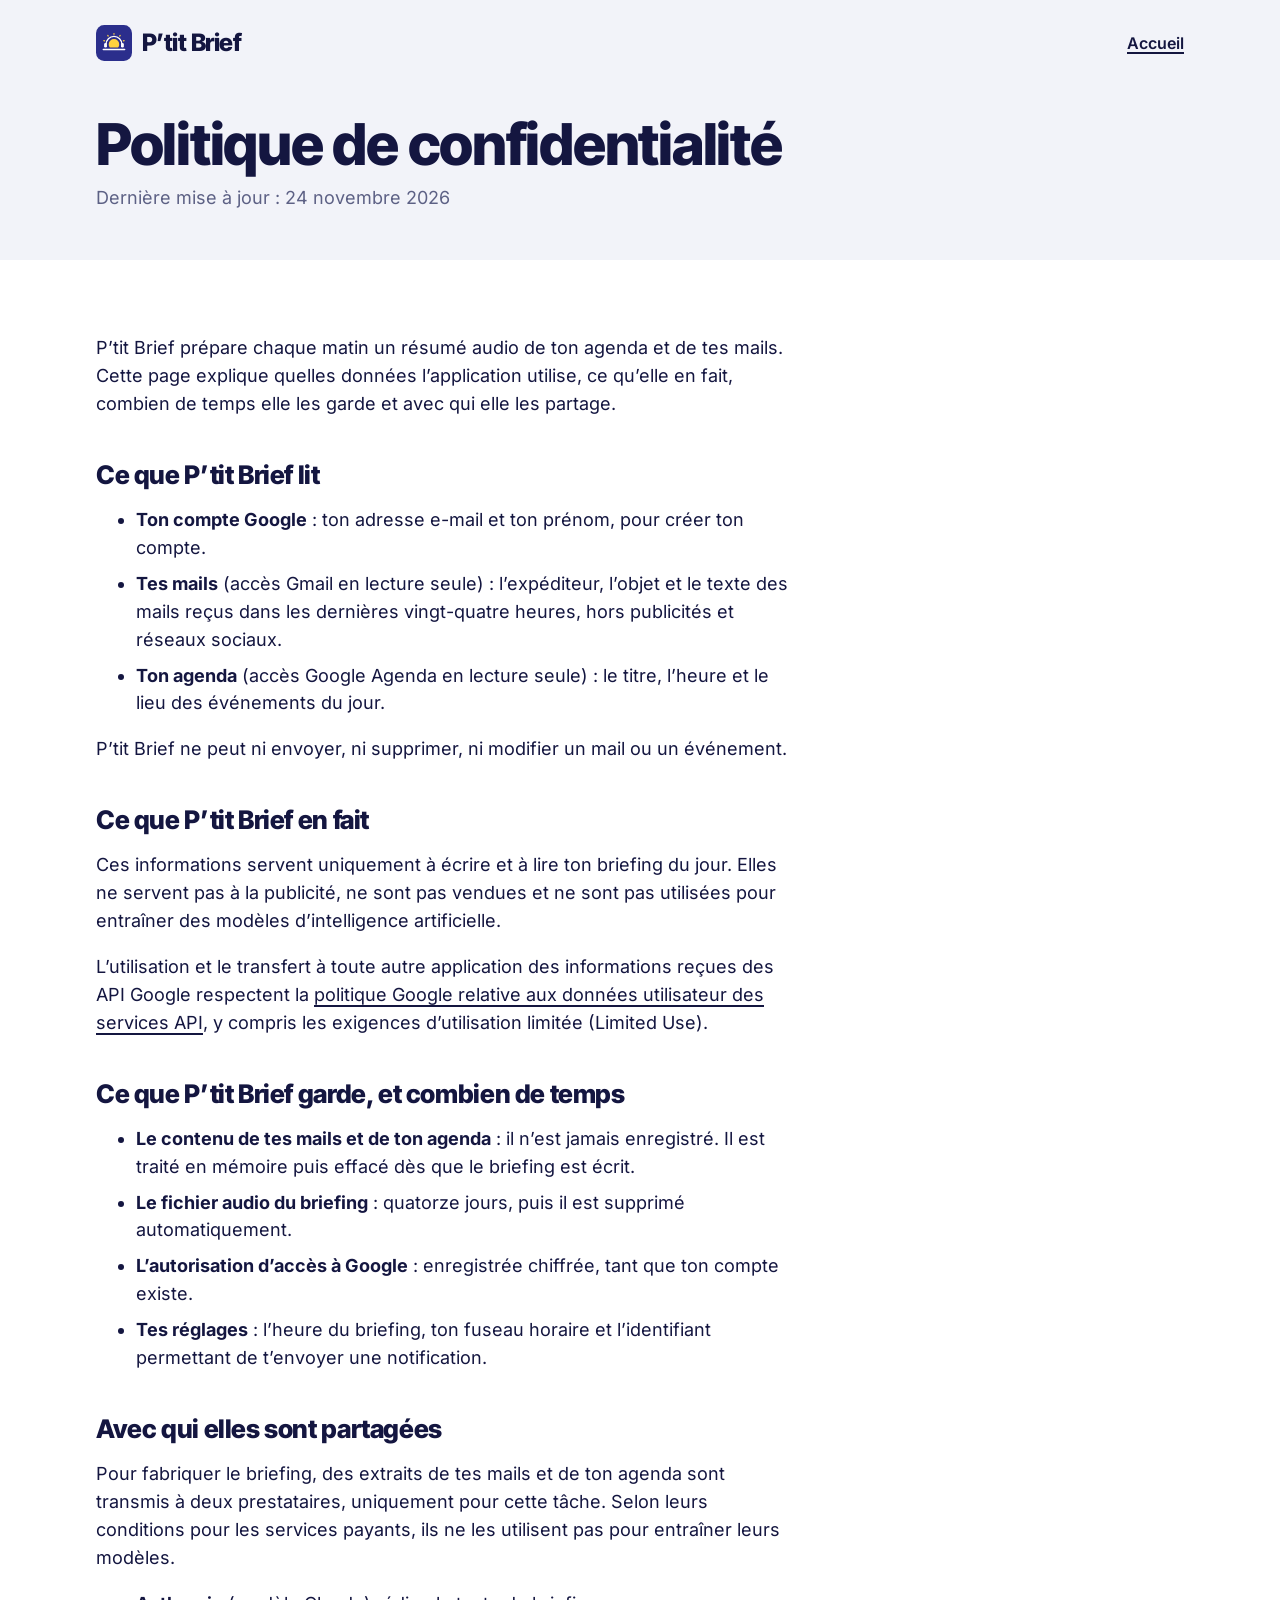
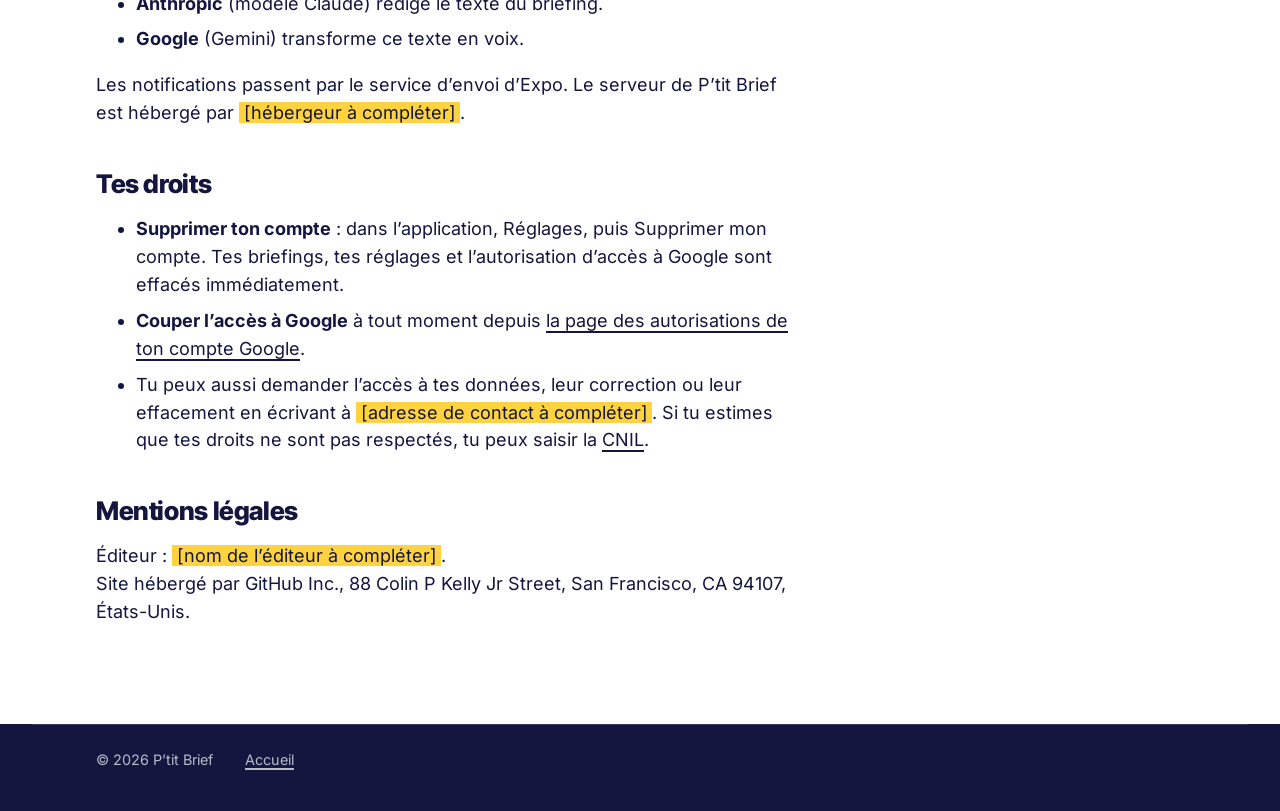
==== commit 7de10563: "Site aux couleurs d'Évolution : Inter et Inter Tight, indigo et jaune, sans lilas Co-Authored-By: Cl" ====
--- a/confidentialite.html
+++ b/confidentialite.html
@@ -4,9 +4,10 @@
   <meta charset="utf-8">
   <meta name="viewport" content="width=device-width, initial-scale=1">
   <title>Politique de confidentialité : P’tit Brief</title>
-  <meta name="theme-color" content="#ecebff">
+  <meta name="theme-color" content="#f2f3f9">
   <link rel="icon" href="favicon.svg" type="image/svg+xml">
-  <link rel="preload" href="fonts/bricolage-grotesque.woff2" as="font" type="font/woff2" crossorigin>
+  <link rel="preload" href="fonts/inter.woff2" as="font" type="font/woff2" crossorigin>
+  <link rel="preload" href="fonts/inter-tight.woff2" as="font" type="font/woff2" crossorigin>
   <meta name="description" content="Quelles données P’tit Brief utilise, pourquoi, combien de temps et avec qui.">
   <link rel="stylesheet" href="style.css">
 </head>
--- a/style.css
+++ b/style.css
@@ -1,22 +1,28 @@
 @font-face {
-  font-family: "Bricolage Grotesque";
-  src: url("fonts/bricolage-grotesque.woff2") format("woff2");
-  font-weight: 400 800;
-  font-stretch: 75% 100%;
+  font-family: "Inter";
+  src: url("fonts/inter.woff2") format("woff2");
+  font-weight: 400 700;
   font-display: swap;
 }
+@font-face {
+  font-family: "Inter Tight";
+  src: url("fonts/inter-tight.woff2") format("woff2");
+  font-weight: 600 800;
+  font-display: swap;
+}
 
 :root {
-  --encre: #17183b;      /* texte */
+  --encre: #141640;      /* texte */
   --indigo: #2b2e8c;     /* couleur de marque */
-  --nuit: #1c1d57;       /* bandeau final */
-  --lilas: #ecebff;      /* fond du ciel */
-  --lilas-2: #d9d6ff;
+  --nuit: #141640;       /* bandeau final */
+  --lilas: #f2f3f9;      /* fond des cartes et bandeaux */
+  --lilas-2: #e6e8f4;
   --surligneur: #ffd23f; /* l'essentiel, surligné */
-  --gris: #585b78;
+  --gris: #5d6185;
   --blanc: #fff;
-  --ombre: 0 18px 40px -12px rgba(28, 29, 87, 0.28);
-  --font: "Bricolage Grotesque", system-ui, sans-serif;
+  --ombre: 0 18px 40px -14px rgba(20, 22, 64, 0.25);
+  --font: "Inter", system-ui, sans-serif;
+  --titre: "Inter Tight", "Inter", system-ui, sans-serif;
   --bord: clamp(1.25rem, 5vw, 4.5rem);
   color-scheme: light;
 }
@@ -28,7 +34,6 @@
   color: var(--encre);
   background: var(--blanc);
   font: 400 1.125rem/1.55 var(--font);
-  font-optical-sizing: auto;
   -webkit-font-smoothing: antialiased;
 }
 
@@ -42,7 +47,7 @@
 /* ---------- En-tête ---------- */
 
 .top { display: flex; justify-content: space-between; align-items: center; padding-block: 1.5rem; }
-.logo { display: flex; align-items: center; gap: 0.6rem; text-decoration: none; font-weight: 800; font-size: 1.5rem; letter-spacing: -0.02em; }
+.logo { display: flex; align-items: center; gap: 0.6rem; text-decoration: none; font-family: var(--titre); font-weight: 800; font-size: 1.5rem; letter-spacing: -0.02em; }
 .logo svg { width: 36px; height: 36px; }
 .top nav a { font-weight: 600; font-size: 1rem; }
 
@@ -57,13 +62,14 @@
 }
 @media (min-width: 60rem) { .hero-grid { grid-template-columns: 0.9fr 1.1fr; } }
 
+h1, h2 { font-family: var(--titre); }
+
 h1 {
   margin: 0;
   font-size: clamp(2.9rem, 6.4vw, 5.4rem);
   line-height: 0.96;
   font-weight: 800;
-  font-stretch: 88%;
-  letter-spacing: -0.035em;
+  letter-spacing: -0.022em;
   text-wrap: balance;
 }
 .intro { margin: 1.5rem 0 2rem; max-width: 30rem; font-size: clamp(1.15rem, 1.6vw, 1.3rem); color: var(--gris); text-wrap: pretty; }
@@ -71,7 +77,7 @@
 .bientot { display: inline-flex; flex-wrap: wrap; align-items: center; gap: 0.75rem; }
 .store {
   display: inline-flex; align-items: center; gap: 0.5rem;
-  padding: 0.7rem 1.1rem; border-radius: 999px;
+  padding: 0.7rem 1.1rem; border-radius: 12px;
   background: var(--encre); color: var(--blanc);
   font-weight: 600; font-size: 0.95rem;
 }
@@ -82,7 +88,7 @@
 .scene {
   position: relative;
   aspect-ratio: 600 / 520;
-  border-radius: clamp(20px, 3vw, 32px);
+  border-radius: clamp(14px, 2vw, 20px);
   overflow: hidden;
   box-shadow: var(--ombre);
   container-type: inline-size;
@@ -123,7 +129,7 @@
   position: absolute; inset: 0;
   padding: 7cqi 2.6cqi 2cqi;
   display: grid; grid-template-columns: repeat(3, 1fr); gap: 3.6cqi 1cqi; align-content: start;
-  background: linear-gradient(#dcd8ff, #f4f2ff);
+  background: linear-gradient(#e6e8f4, #f7f8fc);
 }
 .appicone { display: grid; justify-items: center; gap: 0.8cqi; font-size: 1.7cqi; font-weight: 600; color: var(--encre); }
 .appicone i { width: 7.6cqi; height: 7.6cqi; border-radius: 2.2cqi; display: grid; place-items: center; color: var(--blanc); transition: transform 220ms; }
@@ -207,7 +213,7 @@
 .scene-col .scene { width: 100%; }
 .son {
   display: inline-flex; align-items: center; gap: 0.55rem;
-  padding: 0.7rem 1.2rem; border-radius: 999px; border: 0; cursor: pointer;
+  padding: 0.7rem 1.2rem; border-radius: 12px; border: 0; cursor: pointer;
   background: var(--blanc); color: var(--encre);
   font: 600 1rem var(--font);
   box-shadow: 0 8px 20px -10px rgba(28, 29, 87, 0.4);
@@ -226,8 +232,7 @@
   font-size: clamp(2.1rem, 4.4vw, 3.4rem);
   line-height: 1.02;
   font-weight: 800;
-  font-stretch: 90%;
-  letter-spacing: -0.03em;
+  letter-spacing: -0.018em;
   text-wrap: balance;
 }
 .chapo { margin: 0; max-width: 36rem; color: var(--gris); font-size: 1.2rem; }
@@ -238,12 +243,12 @@
 .etape h3 { margin: 1.25rem 0 0.35rem; font-size: 1.45rem; font-weight: 700; letter-spacing: -0.01em; }
 .etape h3 b { color: var(--indigo); margin-right: 0.35rem; }
 .etape p { margin: 0; color: var(--gris); }
-.vignette { aspect-ratio: 5 / 4; border-radius: 24px; padding: 1.5rem; display: grid; align-content: center; gap: 0.6rem; overflow: hidden; }
+.vignette { aspect-ratio: 5 / 4; border-radius: 16px; padding: 1.5rem; display: grid; align-content: center; gap: 0.6rem; overflow: hidden; }
 .v-lit { background: var(--lilas); }
 .v-garde { background: var(--lilas-2); }
 .v-raconte { background: var(--nuit); color: var(--blanc); justify-items: center; text-align: center; }
 
-.ligne { display: flex; align-items: center; gap: 0.75rem; background: var(--blanc); border-radius: 14px; padding: 0.7rem 0.9rem; font-size: 0.95rem; box-shadow: 0 6px 16px -8px rgba(28, 29, 87, 0.3); }
+.ligne { display: flex; align-items: center; gap: 0.75rem; background: var(--blanc); border-radius: 10px; padding: 0.7rem 0.9rem; font-size: 0.95rem; box-shadow: 0 6px 16px -8px rgba(28, 29, 87, 0.3); }
 .ligne b { font-weight: 700; white-space: nowrap; }
 .ligne span { color: var(--gris); overflow: hidden; text-overflow: ellipsis; white-space: nowrap; }
 .ligne.terne { opacity: 0.45; text-decoration: line-through; }
@@ -270,13 +275,13 @@
 }
 .ecran { height: 100%; border-radius: 36px; background: var(--blanc); padding: 3.2rem 1.4rem 1.6rem; display: flex; flex-direction: column; }
 .ecran .jour { font-size: 0.85rem; color: var(--gris); font-weight: 600; }
-.ecran .titre { font-size: 2rem; font-weight: 800; letter-spacing: -0.03em; line-height: 1; margin-top: 0.2rem; }
+.ecran .titre { font-family: var(--titre); font-size: 2rem; font-weight: 800; letter-spacing: -0.02em; line-height: 1; margin-top: 0.2rem; }
 .ecran .duree { color: var(--gris); font-size: 0.9rem; margin-top: 0.4rem; }
 .ecran .sommaire { list-style: none; margin: 1.5rem 0 0; padding: 0; display: grid; gap: 0.5rem; }
-.ecran .sommaire li { display: flex; align-items: center; gap: 0.6rem; background: var(--lilas); border-radius: 12px; padding: 0.55rem 0.8rem; font-size: 0.9rem; }
+.ecran .sommaire li { display: flex; align-items: center; gap: 0.6rem; background: var(--lilas); border-radius: 10px; padding: 0.55rem 0.8rem; font-size: 0.9rem; }
 .ecran .sommaire b { min-width: 1.6em; text-align: center; background: var(--surligneur); border-radius: 6px; }
 .ecran .lecture { margin: auto 0 1rem; display: grid; justify-items: center; gap: 1.25rem; }
-.ecran .play { width: 84px; height: 84px; border-radius: 50%; background: var(--surligneur); display: grid; place-items: center; }
+.ecran .play { width: 84px; height: 84px; border-radius: 22px; background: var(--indigo); color: var(--surligneur); display: grid; place-items: center; }
 .ecran .play svg { width: 30px; height: 30px; margin-left: 4px; }
 .ecran .onde-ecran { display: flex; align-items: center; gap: 4px; height: 44px; width: 100%; }
 .ecran .onde-ecran i { flex: 1; border-radius: 3px; background: var(--lilas-2); }
@@ -309,7 +314,7 @@
 .entete-doc .maj { margin: 0.75rem 0 0; color: var(--gris); }
 .doc { padding-block: 3.5rem 5rem; }
 .doc > * { max-width: 44rem; }
-.doc h2 { font-size: 1.6rem; font-stretch: 100%; letter-spacing: -0.015em; margin: 2.75rem 0 0.75rem; }
+.doc h2 { font-size: 1.6rem; letter-spacing: -0.015em; margin: 2.75rem 0 0.75rem; }
 .doc li + li { margin-top: 0.5rem; }
 .doc .todo { background: var(--surligneur); padding: 0 0.25em; }
 
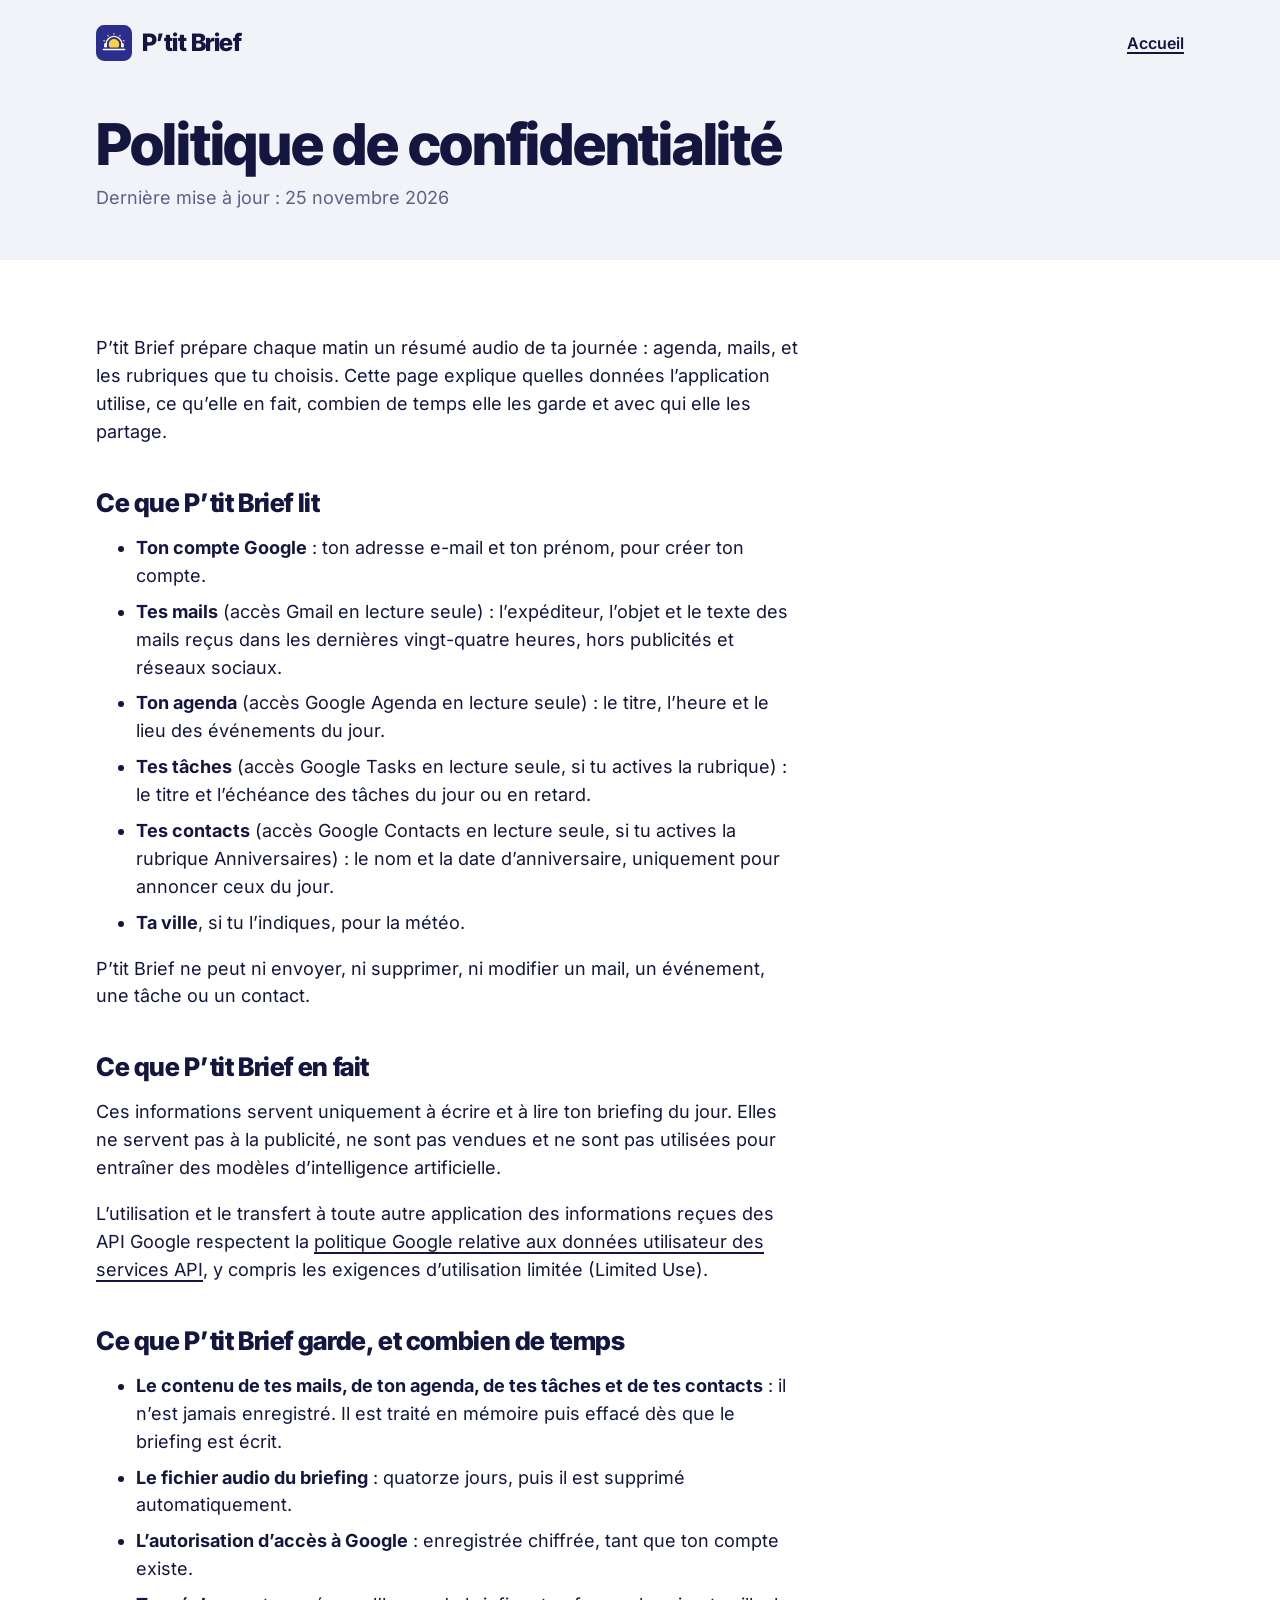
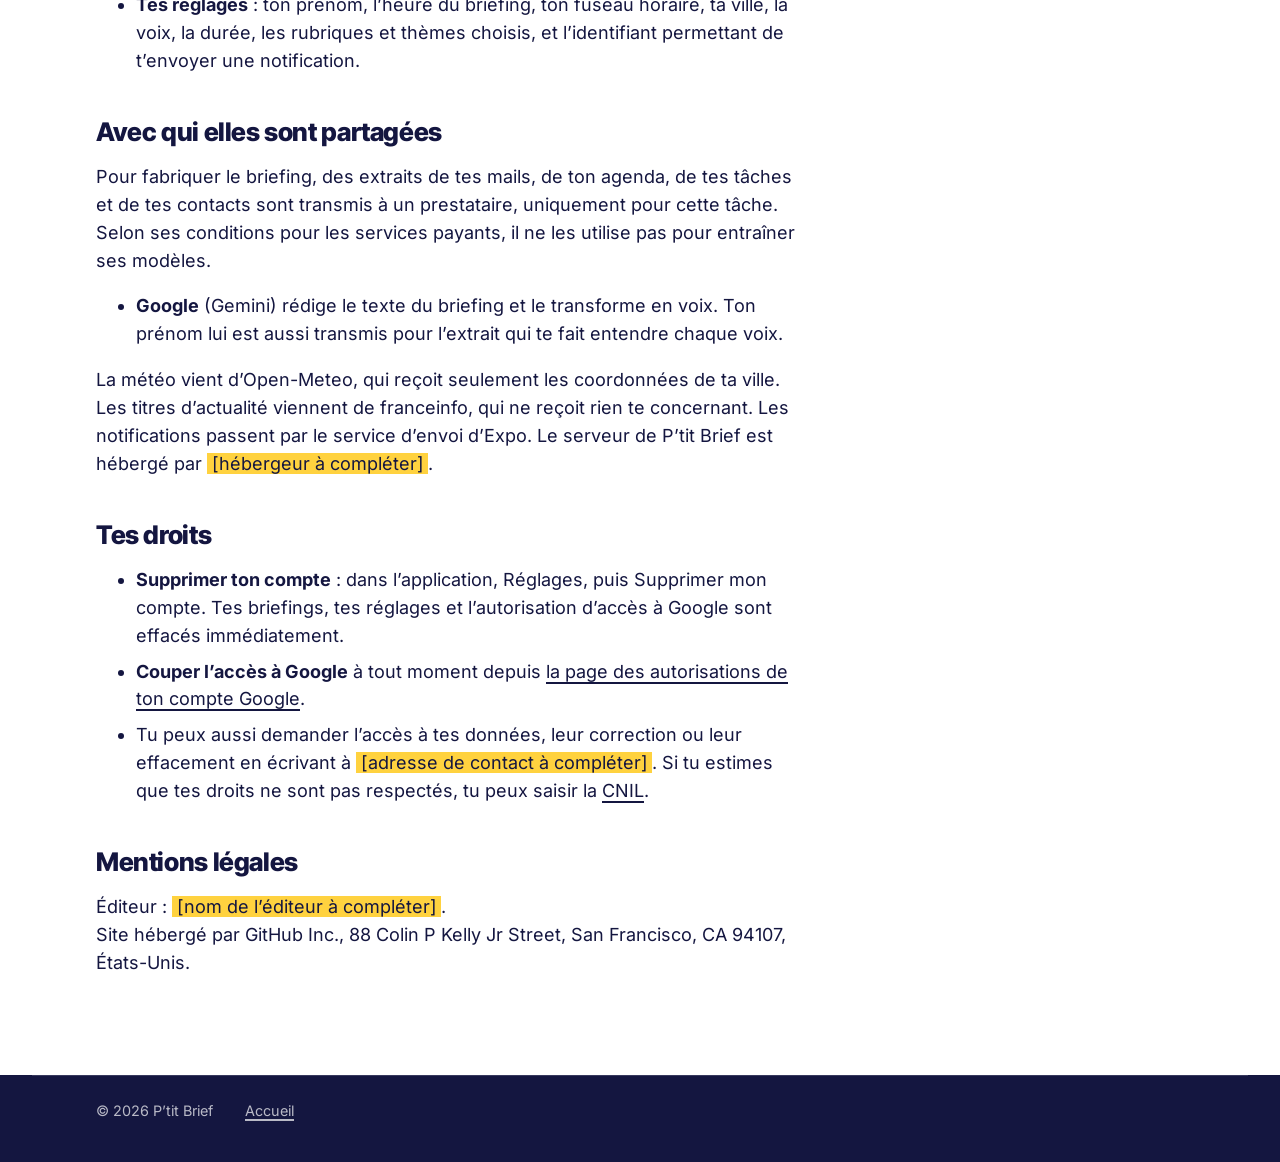
==== commit 0ba7233c: "Confidentialité : tâches, contacts, ville, Gemini seul prestataire, sources météo et actualités Co-A" ====
--- a/confidentialite.html
+++ b/confidentialite.html
@@ -23,20 +23,23 @@
     </header>
     <div class="wrap">
       <h1>Politique de confidentialité</h1>
-      <p class="maj">Dernière mise à jour : 24 novembre 2026</p>
+      <p class="maj">Dernière mise à jour : 25 novembre 2026</p>
     </div>
   </div>
 
   <main class="wrap doc">
-      <p>P’tit Brief prépare chaque matin un résumé audio de ton agenda et de tes mails. Cette page explique quelles données l’application utilise, ce qu’elle en fait, combien de temps elle les garde et avec qui elle les partage.</p>
+      <p>P’tit Brief prépare chaque matin un résumé audio de ta journée : agenda, mails, et les rubriques que tu choisis. Cette page explique quelles données l’application utilise, ce qu’elle en fait, combien de temps elle les garde et avec qui elle les partage.</p>
 
       <h2>Ce que P’tit Brief lit</h2>
       <ul>
         <li><strong>Ton compte Google</strong> : ton adresse e-mail et ton prénom, pour créer ton compte.</li>
         <li><strong>Tes mails</strong> (accès Gmail en lecture seule) : l’expéditeur, l’objet et le texte des mails reçus dans les dernières vingt-quatre heures, hors publicités et réseaux sociaux.</li>
         <li><strong>Ton agenda</strong> (accès Google Agenda en lecture seule) : le titre, l’heure et le lieu des événements du jour.</li>
+        <li><strong>Tes tâches</strong> (accès Google Tasks en lecture seule, si tu actives la rubrique) : le titre et l’échéance des tâches du jour ou en retard.</li>
+        <li><strong>Tes contacts</strong> (accès Google Contacts en lecture seule, si tu actives la rubrique Anniversaires) : le nom et la date d’anniversaire, uniquement pour annoncer ceux du jour.</li>
+        <li><strong>Ta ville</strong>, si tu l’indiques, pour la météo.</li>
       </ul>
-      <p>P’tit Brief ne peut ni envoyer, ni supprimer, ni modifier un mail ou un événement.</p>
+      <p>P’tit Brief ne peut ni envoyer, ni supprimer, ni modifier un mail, un événement, une tâche ou un contact.</p>
 
       <h2>Ce que P’tit Brief en fait</h2>
       <p>Ces informations servent uniquement à écrire et à lire ton briefing du jour. Elles ne servent pas à la publicité, ne sont pas vendues et ne sont pas utilisées pour entraîner des modèles d’intelligence artificielle.</p>
@@ -44,19 +47,18 @@
 
       <h2>Ce que P’tit Brief garde, et combien de temps</h2>
       <ul>
-        <li><strong>Le contenu de tes mails et de ton agenda</strong> : il n’est jamais enregistré. Il est traité en mémoire puis effacé dès que le briefing est écrit.</li>
+        <li><strong>Le contenu de tes mails, de ton agenda, de tes tâches et de tes contacts</strong> : il n’est jamais enregistré. Il est traité en mémoire puis effacé dès que le briefing est écrit.</li>
         <li><strong>Le fichier audio du briefing</strong> : quatorze jours, puis il est supprimé automatiquement.</li>
         <li><strong>L’autorisation d’accès à Google</strong> : enregistrée chiffrée, tant que ton compte existe.</li>
-        <li><strong>Tes réglages</strong> : l’heure du briefing, ton fuseau horaire et l’identifiant permettant de t’envoyer une notification.</li>
+        <li><strong>Tes réglages</strong> : ton prénom, l’heure du briefing, ton fuseau horaire, ta ville, la voix, la durée, les rubriques et thèmes choisis, et l’identifiant permettant de t’envoyer une notification.</li>
       </ul>
 
       <h2>Avec qui elles sont partagées</h2>
-      <p>Pour fabriquer le briefing, des extraits de tes mails et de ton agenda sont transmis à deux prestataires, uniquement pour cette tâche. Selon leurs conditions pour les services payants, ils ne les utilisent pas pour entraîner leurs modèles.</p>
+      <p>Pour fabriquer le briefing, des extraits de tes mails, de ton agenda, de tes tâches et de tes contacts sont transmis à un prestataire, uniquement pour cette tâche. Selon ses conditions pour les services payants, il ne les utilise pas pour entraîner ses modèles.</p>
       <ul>
-        <li><strong>Anthropic</strong> (modèle Claude) rédige le texte du briefing.</li>
-        <li><strong>Google</strong> (Gemini) transforme ce texte en voix.</li>
+        <li><strong>Google</strong> (Gemini) rédige le texte du briefing et le transforme en voix. Ton prénom lui est aussi transmis pour l’extrait qui te fait entendre chaque voix.</li>
       </ul>
-      <p>Les notifications passent par le service d’envoi d’Expo. Le serveur de P’tit Brief est hébergé par <span class="todo">[hébergeur à compléter]</span>.</p>
+      <p>La météo vient d’Open-Meteo, qui reçoit seulement les coordonnées de ta ville. Les titres d’actualité viennent de franceinfo, qui ne reçoit rien te concernant. Les notifications passent par le service d’envoi d’Expo. Le serveur de P’tit Brief est hébergé par <span class="todo">[hébergeur à compléter]</span>.</p>
 
       <h2>Tes droits</h2>
       <ul>
--- a/style.css
+++ b/style.css
@@ -209,19 +209,21 @@
 .phrase .m { color: rgba(255, 255, 255, 0.35); transition: color 140ms linear; }
 .phrase .m.dit { color: var(--blanc); }
 
-.scene-col { display: grid; justify-items: center; gap: 1rem; }
+.scene-col { position: relative; }
 .scene-col .scene { width: 100%; }
+/* Petit bouton pour couper le son, mis par défaut (obligatoire : un son qui dure doit pouvoir s'arrêter) */
 .son {
-  display: inline-flex; align-items: center; gap: 0.55rem;
-  padding: 0.7rem 1.2rem; border-radius: 12px; border: 0; cursor: pointer;
-  background: var(--blanc); color: var(--encre);
-  font: 600 1rem var(--font);
-  box-shadow: 0 8px 20px -10px rgba(28, 29, 87, 0.4);
-}
-.son svg { width: 20px; height: 20px; color: var(--indigo); }
-.son:hover { background: var(--surligneur); }
-.son[aria-pressed="true"] { background: var(--encre); color: var(--blanc); }
-.son[aria-pressed="true"] svg { color: var(--surligneur); }
+  position: absolute; top: 0.75rem; right: 0.75rem; z-index: 4;
+  display: grid; place-items: center;
+  width: 2.9rem; height: 2.9rem; border-radius: 10px; border: 0; cursor: pointer;
+  background: rgba(255, 255, 255, 0.92); color: var(--indigo);
+  box-shadow: 0 6px 16px -8px rgba(20, 22, 64, 0.45);
+}
+.son svg { width: 20px; height: 20px; }
+.son:hover { background: var(--surligneur); color: var(--encre); }
+.son .croix { display: none; }
+.son.muet .ondes { display: none; }
+.son.muet .croix { display: inline; }
 .son:focus-visible { outline: 3px solid var(--indigo); outline-offset: 3px; }
 
 /* ---------- Sections ---------- */
